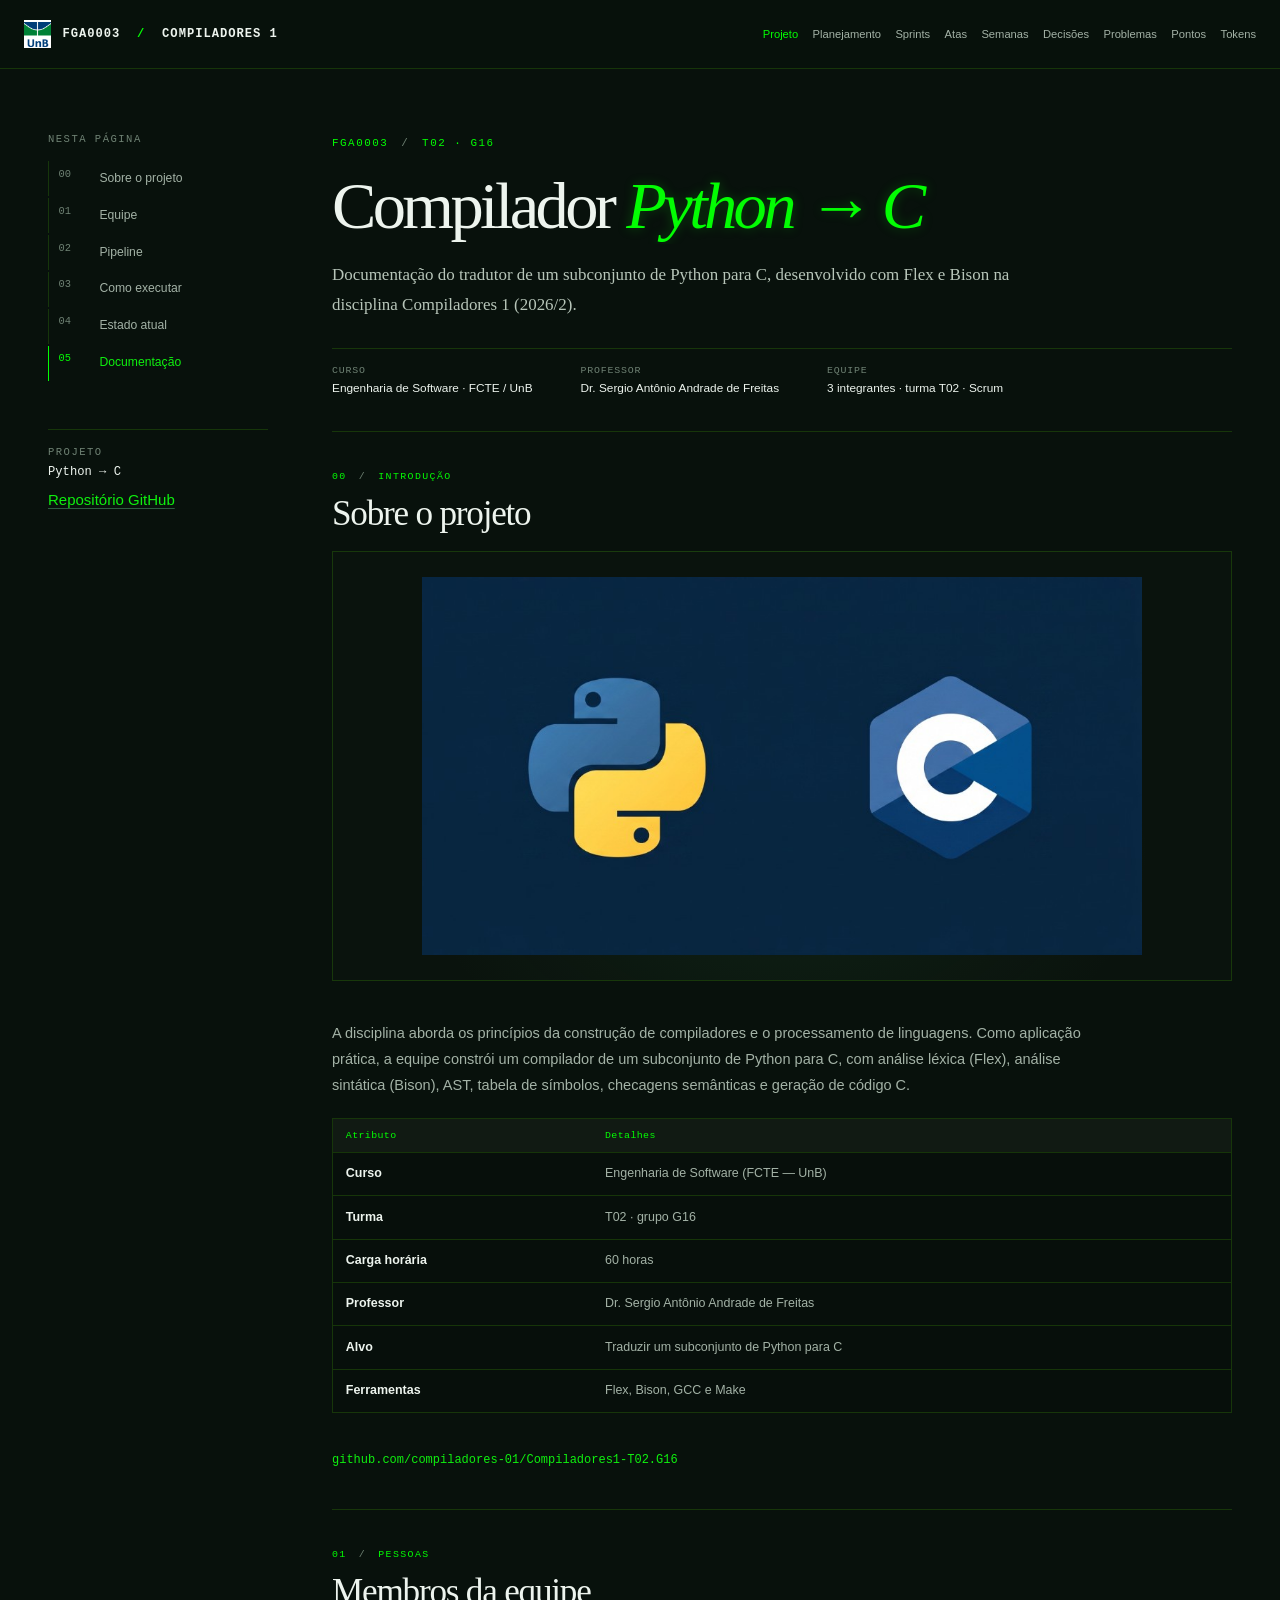
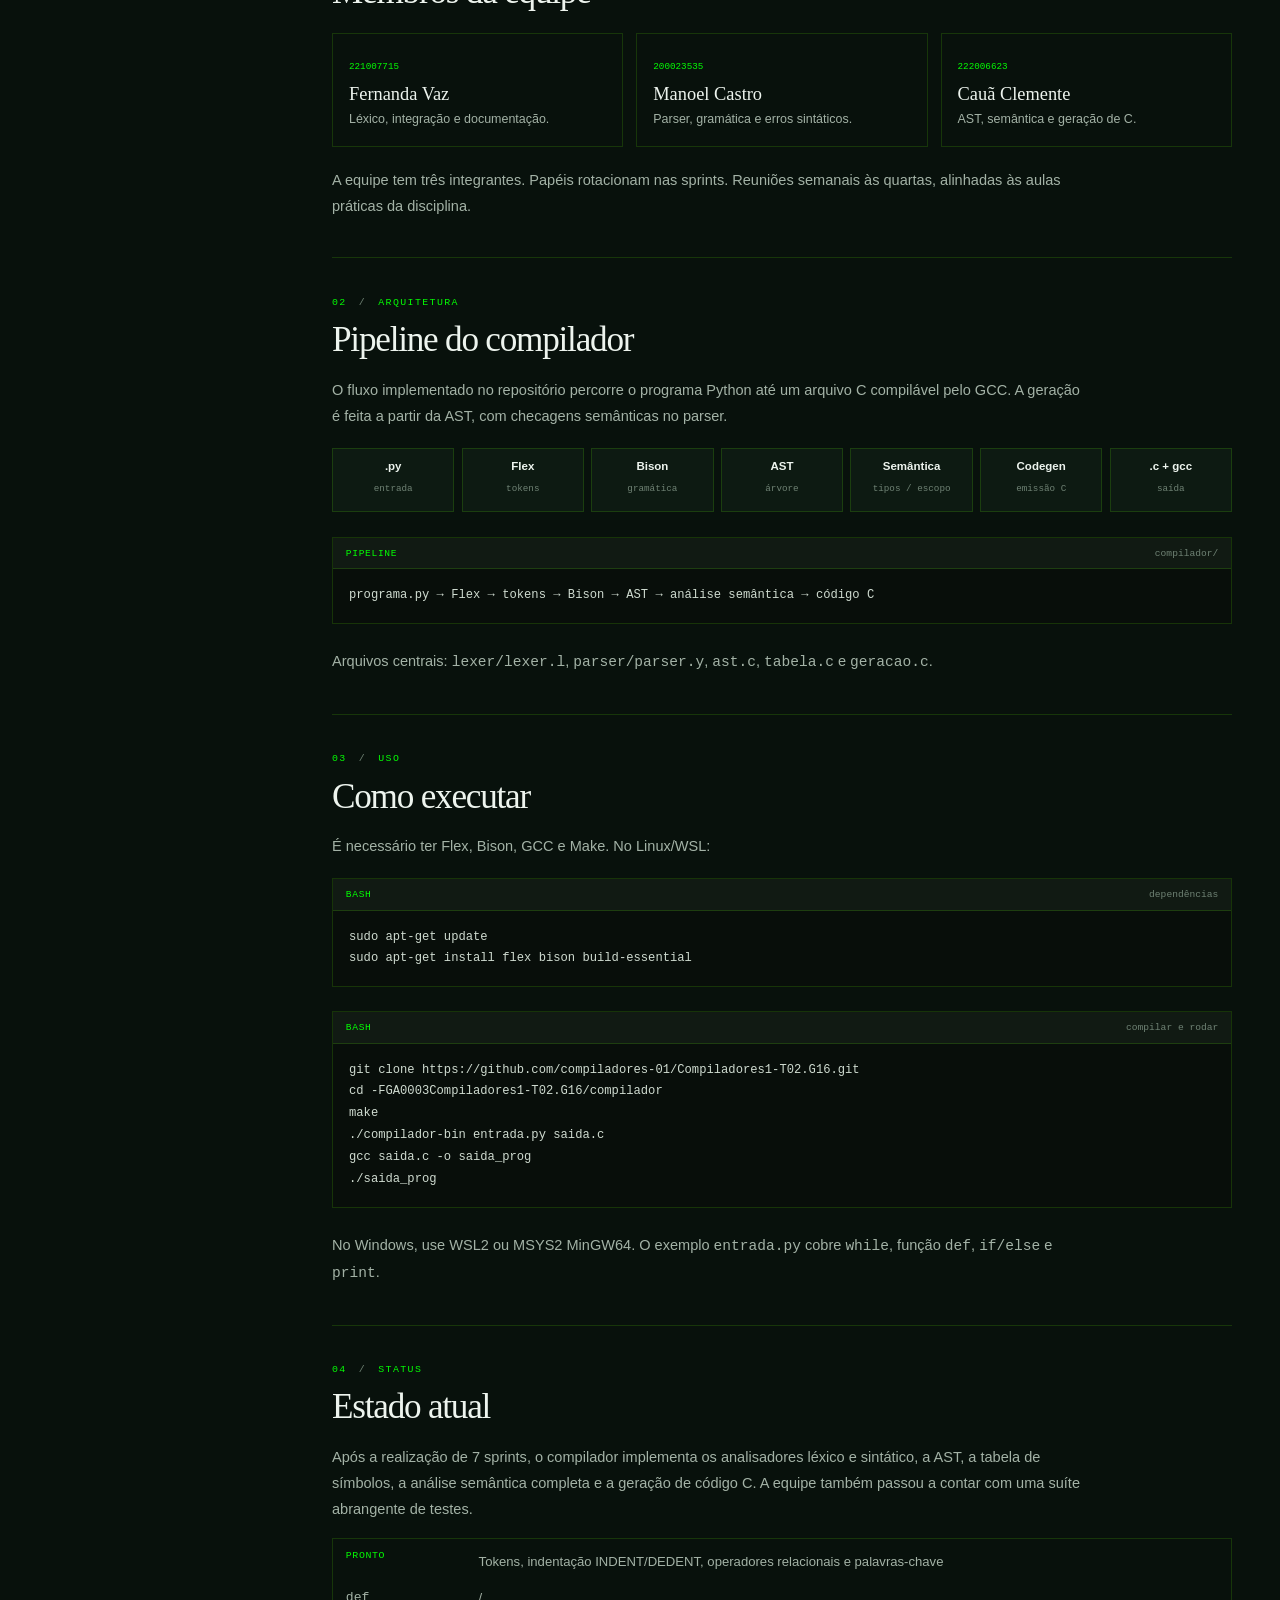
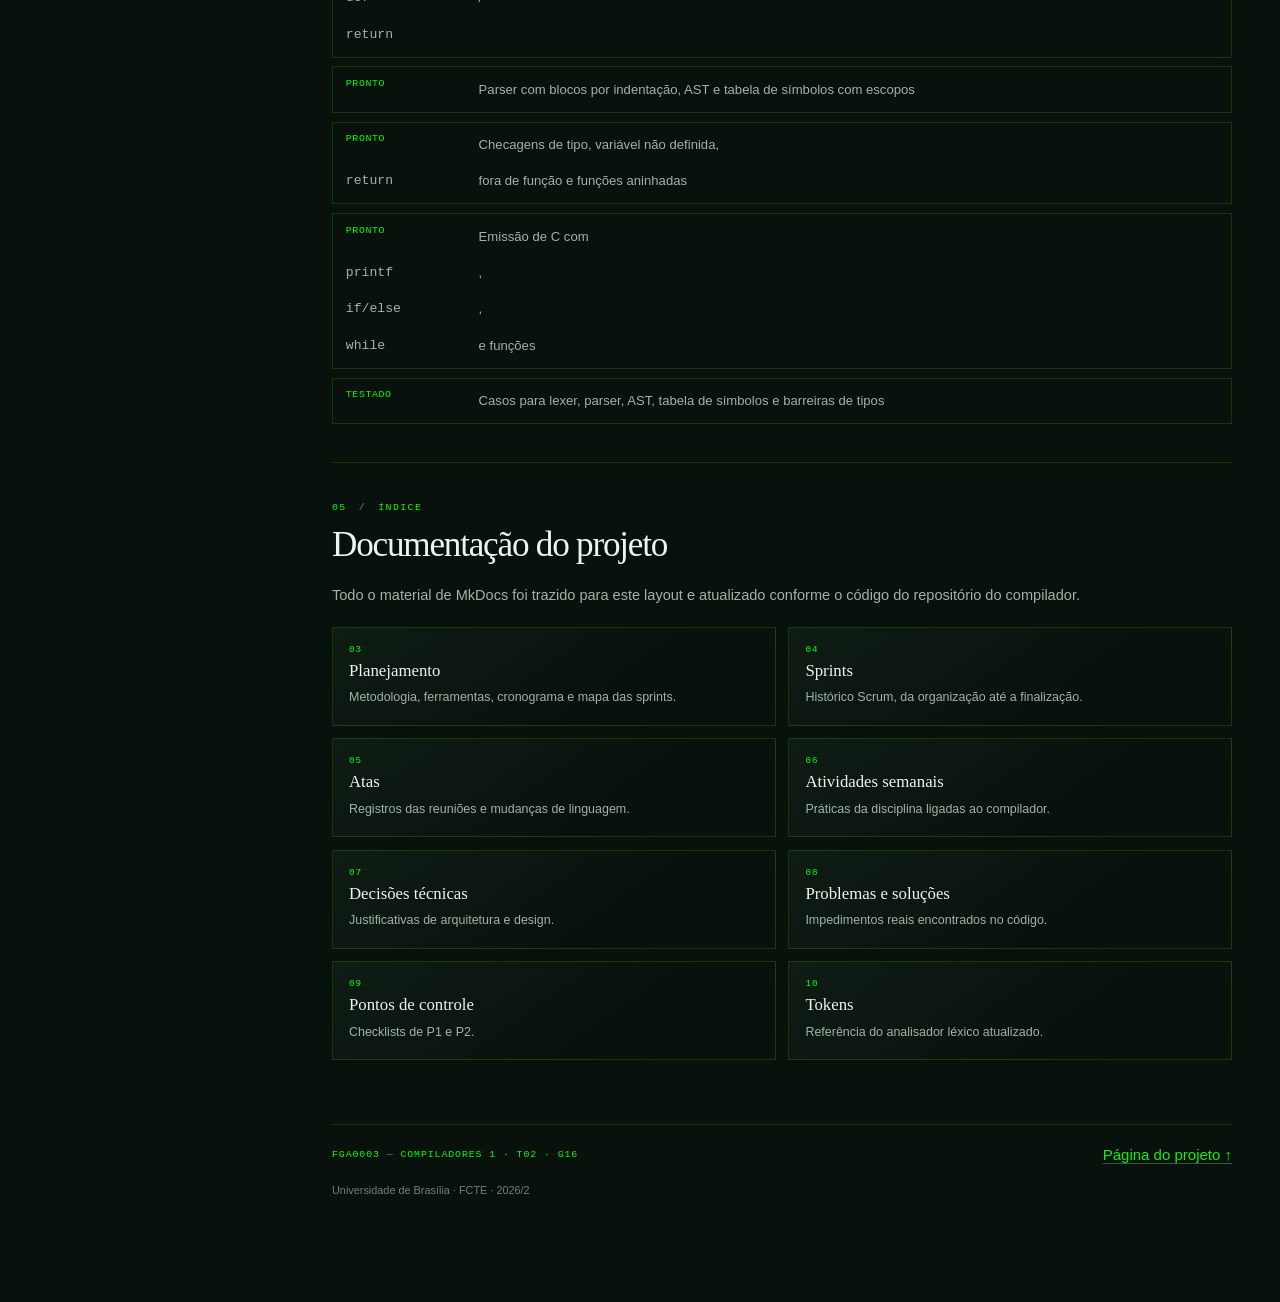
==== docs/index.html @ 5a733307 "docs" ====
<!DOCTYPE html>
<html lang="pt-BR">
  <head>
    <meta charset="UTF-8">
    <meta name="viewport" content="width=device-width, initial-scale=1.0">
    <meta name="theme-color" content="#08110c">
    <meta name="description" content="Documentação do compilador Python para C da disciplina FGA0003 Compiladores 1.">
    <link rel="stylesheet" href="assets/css/styles.css">
    <title>Projeto | Compiladores 1 — FGA0003</title>
    
  </head>
  <body>
    <header class="site-header">
      <nav class="top-nav" aria-label="Navegação principal">
        <a class="brand" href="index.html"><img class="brand__logo" src="assets/img/unb.jpg" alt="UnB">FGA0003 <span>/</span> COMPILADORES 1</a>
        <button class="nav-toggle" id="nav-toggle" type="button" aria-expanded="false" aria-controls="nav-menu">Menu</button>
        <div class="nav-menu" id="nav-menu">
          <a href="index.html" class="is-current">Projeto</a>
          <a href="planejamento.html">Planejamento</a>
          <a href="sprints.html">Sprints</a>
          <a href="atas.html">Atas</a>
          <a href="atividades.html">Semanas</a>
          <a href="decisoes.html">Decisões</a>
          <a href="problemas.html">Problemas</a>
          <a href="pontos.html">Pontos</a>
          <a href="tokens.html">Tokens</a>
        </div>
      </nav>
    </header>

    <div class="document-shell" id="inicio">
      <aside class="contents" aria-label="Sumário">
        <p class="contents__heading">NESTA PÁGINA</p>
        <nav class="contents__nav">
          <a href="#projeto" class="is-current"><span>00</span> Sobre o projeto</a>
          <a href="#equipe"><span>01</span> Equipe</a>
          <a href="#pipeline"><span>02</span> Pipeline</a>
          <a href="#executar"><span>03</span> Como executar</a>
          <a href="#estado"><span>04</span> Estado atual</a>
          <a href="#documentacao"><span>05</span> Documentação</a>
        </nav>
        <div class="contents__note">
          <span>PROJETO</span>
          <code>Python → C</code>
          <a class="text-link" href="https://github.com/compiladores-01/Compiladores1-T02.G16">Repositório GitHub</a>
        </div>
      </aside>

      <main class="report">
        <article>
          <header class="report__header">
            <p class="kicker">FGA0003 <span>/</span> T02 · G16</p>
            <h1>Compilador <em>Python → C</em></h1>
            <p class="report__lead">Documentação do tradutor de um subconjunto de Python para C, desenvolvido com Flex e Bison na disciplina Compiladores 1 (2026/2).</p>
            <div class="metadata">
              <p><span>Curso</span>Engenharia de Software · FCTE / UnB</p>
              <p><span>Professor</span>Dr. Sergio Antônio Andrade de Freitas</p>
              <p><span>Equipe</span>3 integrantes · turma T02 · Scrum</p>
            </div>
          </header>

          <section class="report-section" id="projeto">
            <p class="section-index">00 <span>/</span> INTRODUÇÃO</p>
            <h2>Sobre o projeto</h2>
            
            <div class="hero-logos"><img src="assets/img/python-c.jpg" alt="Logos de Python e C"></div>
            <p>A disciplina aborda os princípios da construção de compiladores e o processamento de linguagens. Como aplicação prática, a equipe constrói um compilador de um subconjunto de Python para C, com análise léxica (Flex), análise sintática (Bison), AST, tabela de símbolos, checagens semânticas e geração de código C.</p>
            <div class="table-scroll">
              <table class="document-table">
                <thead><tr><th>Atributo</th><th>Detalhes</th></tr></thead>
                <tbody>
                  <tr><th scope="row">Curso</th><td>Engenharia de Software (FCTE — UnB)</td></tr>
                  <tr><th scope="row">Turma</th><td>T02 · grupo G16</td></tr>
                  <tr><th scope="row">Carga horária</th><td>60 horas</td></tr>
                  <tr><th scope="row">Professor</th><td>Dr. Sergio Antônio Andrade de Freitas</td></tr>
                  <tr><th scope="row">Alvo</th><td>Traduzir um subconjunto de Python para C</td></tr>
                  <tr><th scope="row">Ferramentas</th><td>Flex, Bison, GCC e Make</td></tr>
                </tbody>
              </table>
            </div>
            <a class="external-link" href="https://github.com/compiladores-01/Compiladores1-T02.G16">github.com/compiladores-01/Compiladores1-T02.G16</a>
    
          </section>

          <section class="report-section" id="equipe">
            <p class="section-index">01 <span>/</span> PESSOAS</p>
            <h2>Membros da equipe</h2>
            
            <div class="team-grid">
              <div class="team-card"><span>221007715</span><h3>Fernanda Vaz</h3><p>Léxico, integração e documentação.</p></div>
              <div class="team-card"><span>200023535</span><h3>Manoel Castro</h3><p>Parser, gramática e erros sintáticos.</p></div>
              <div class="team-card"><span>222006623</span><h3>Cauã Clemente</h3><p>AST, semântica e geração de C.</p></div>
            </div>
            <p>A equipe tem três integrantes. Papéis rotacionam nas sprints. Reuniões semanais às quartas, alinhadas às aulas práticas da disciplina.</p>
    
          </section>

          <section class="report-section" id="pipeline">
            <p class="section-index">02 <span>/</span> ARQUITETURA</p>
            <h2>Pipeline do compilador</h2>
            
            <p>O fluxo implementado no repositório percorre o programa Python até um arquivo C compilável pelo GCC. A geração é feita a partir da AST, com checagens semânticas no parser.</p>
            <div class="pipeline">
              <div><strong>.py</strong><span>entrada</span></div>
              <div><strong>Flex</strong><span>tokens</span></div>
              <div><strong>Bison</strong><span>gramática</span></div>
              <div><strong>AST</strong><span>árvore</span></div>
              <div><strong>Semântica</strong><span>tipos / escopo</span></div>
              <div><strong>Codegen</strong><span>emissão C</span></div>
              <div><strong>.c + gcc</strong><span>saída</span></div>
            </div>
            <div class="code-block">
              <div class="code-block__header"><span>PIPELINE</span><span>compilador/</span></div>
              <pre><code>programa.py → Flex → tokens → Bison → AST → análise semântica → código C</code></pre>
            </div>
            <p>Arquivos centrais: <code>lexer/lexer.l</code>, <code>parser/parser.y</code>, <code>ast.c</code>, <code>tabela.c</code> e <code>geracao.c</code>.</p>
    
          </section>

          <section class="report-section" id="executar">
            <p class="section-index">03 <span>/</span> USO</p>
            <h2>Como executar</h2>
            
            <p>É necessário ter Flex, Bison, GCC e Make. No Linux/WSL:</p>
            <div class="code-block">
              <div class="code-block__header"><span>BASH</span><span>dependências</span></div>
              <pre><code>sudo apt-get update
sudo apt-get install flex bison build-essential</code></pre>
            </div>
            <div class="code-block">
              <div class="code-block__header"><span>BASH</span><span>compilar e rodar</span></div>
              <pre><code>git clone https://github.com/compiladores-01/Compiladores1-T02.G16.git
cd -FGA0003Compiladores1-T02.G16/compilador
make
./compilador-bin entrada.py saida.c
gcc saida.c -o saida_prog
./saida_prog</code></pre>
            </div>
            <p>No Windows, use WSL2 ou MSYS2 MinGW64. O exemplo <code>entrada.py</code> cobre <code>while</code>, função <code>def</code>, <code>if/else</code> e <code>print</code>.</p>
    
          </section>

          <section class="report-section" id="estado">
            <p class="section-index">04 <span>/</span> STATUS</p>
            <h2>Estado atual</h2>
            
            <p>Após a realização de 7 sprints, o compilador implementa os analisadores léxico e sintático, a AST, a tabela de símbolos, a análise semântica completa e a geração de código C. A equipe também passou a contar com uma suíte abrangente de testes.</p>
            <ul class="status-list">
              <li><span class="badge">PRONTO</span>Tokens, indentação INDENT/DEDENT, operadores relacionais e palavras-chave <code>def</code>/<code>return</code></li>
              <li><span class="badge">PRONTO</span>Parser com blocos por indentação, AST e tabela de símbolos com escopos</li>
              <li><span class="badge">PRONTO</span>Checagens de tipo, variável não definida, <code>return</code> fora de função e funções aninhadas</li>
              <li><span class="badge">PRONTO</span>Emissão de C com <code>printf</code>, <code>if/else</code>, <code>while</code> e funções</li>
              <li><span class="badge">TESTADO</span>Casos para lexer, parser, AST, tabela de símbolos e barreiras de tipos</li>
            </ul>
    
          </section>

          <section class="report-section report-section--last" id="documentacao">
            <p class="section-index">05 <span>/</span> ÍNDICE</p>
            <h2>Documentação do projeto</h2>
            
            <p>Todo o material de MkDocs foi trazido para este layout e atualizado conforme o código do repositório do compilador.</p>
            <div class="doc-grid">
              <a class="doc-card" href="planejamento.html"><span>03</span><strong>Planejamento</strong><p>Metodologia, ferramentas, cronograma e mapa das sprints.</p></a>
              <a class="doc-card" href="sprints.html"><span>04</span><strong>Sprints</strong><p>Histórico Scrum, da organização até a finalização.</p></a>
              <a class="doc-card" href="atas.html"><span>05</span><strong>Atas</strong><p>Registros das reuniões e mudanças de linguagem.</p></a>
              <a class="doc-card" href="atividades.html"><span>06</span><strong>Atividades semanais</strong><p>Práticas da disciplina ligadas ao compilador.</p></a>
              <a class="doc-card" href="decisoes.html"><span>07</span><strong>Decisões técnicas</strong><p>Justificativas de arquitetura e design.</p></a>
              <a class="doc-card" href="problemas.html"><span>08</span><strong>Problemas e soluções</strong><p>Impedimentos reais encontrados no código.</p></a>
              <a class="doc-card" href="pontos.html"><span>09</span><strong>Pontos de controle</strong><p>Checklists de P1 e P2.</p></a>
              <a class="doc-card" href="tokens.html"><span>10</span><strong>Tokens</strong><p>Referência do analisador léxico atualizado.</p></a>
            </div>
    
          </section>

          <footer class="report-footer">
            <p>FGA0003 <span>—</span> COMPILADORES 1 · T02 · G16</p>
            <a class="text-link" href="index.html">Página do projeto ↑</a>
            <p class="copyright">Universidade de Brasília · FCTE · 2026/2</p>
          </footer>
        </article>
      </main>
    </div>
    <script src="assets/js/main.js"></script>
  </body>
</html>
---- docs/assets/css/styles.css ----
:root {
  color-scheme: dark;
  --green: #03fd03;
  --green-soft: #0ff00f;
  --page: #08110c;
  --paper: #0e1711;
  --panel: #111d15;
  --ink: #edf4ee;
  --muted: #a3b2a6;
  --quiet: #6f8274;
  --rule: rgba(102, 248, 4, 0.16);
  --serif: Georgia, "Times New Roman", serif;
  --sans: "Segoe UI", Arial, sans-serif;
  --mono: "Cascadia Code", Consolas, "Courier New", monospace;
}

* { box-sizing: border-box; margin: 0; padding: 0; }
html { scroll-behavior: smooth; scroll-padding-top: 6rem; }
body { min-width: 320px; background: var(--page); color: var(--muted); font: 400 15px/1.8 var(--sans); }
a { color: inherit; text-decoration: none; }
button { color: inherit; font: inherit; }
::selection { background: var(--green); color: #061008; }
:focus-visible { outline: 2px solid var(--green); outline-offset: 4px; }

.site-header { position: sticky; z-index: 10; top: 0; border-bottom: 1px solid var(--rule); background: rgba(8, 17, 12, .94); backdrop-filter: blur(14px); }
.top-nav { display: flex; width: min(1440px, calc(100% - 3rem)); min-height: 4.25rem; align-items: center; justify-content: space-between; gap: 1.5rem; margin-inline: auto; }
.brand { display: flex; align-items: center; gap: .7rem; color: var(--ink); font: 700 .76rem var(--mono); letter-spacing: .08em; }
.brand__logo { width: 1.7rem; height: 1.7rem; object-fit: contain; background: #fff; }
.brand span { padding-inline: .35rem; color: var(--green); }
.nav-menu { display: flex; flex-wrap: wrap; align-items: center; justify-content: flex-end; gap: .35rem .9rem; }
.nav-menu a { color: var(--muted); font-size: .7rem; transition: color .2s; }
.nav-menu a:hover, .nav-menu a.is-current { color: var(--green); }
.nav-toggle { display: none; border: 1px solid var(--rule); border-radius: .25rem; background: transparent; padding: .4rem .7rem; color: var(--green); cursor: pointer; font: .72rem var(--mono); }

.document-shell { display: grid; width: min(1440px, 100%); grid-template-columns: 220px minmax(0, 900px); justify-content: center; gap: clamp(2rem, 5vw, 5rem); margin-inline: auto; padding: 3.5rem 2rem 6rem; }
.contents { position: sticky; top: 7rem; align-self: start; padding-top: .5rem; }
.contents__heading, .contents__note > span:first-child { color: var(--quiet); font: .66rem var(--mono); letter-spacing: .14em; }
.contents__nav { display: grid; gap: .1rem; margin-top: 1rem; }
.contents__nav a { display: grid; grid-template-columns: 2rem 1fr; gap: .55rem; border-left: 1px solid var(--rule); padding: .42rem .6rem; color: var(--muted); font-size: .76rem; transition: color .2s, border-color .2s; }
.contents__nav a span { color: var(--quiet); font: .65rem var(--mono); }
.contents__nav a:hover, .contents__nav a.is-current { border-color: var(--green); color: var(--green-soft); }
.contents__nav a.is-current span { color: var(--green); }
.contents__note { display: grid; gap: .45rem; margin-top: 3rem; padding-top: 1rem; border-top: 1px solid var(--rule); }
.contents__note code { color: var(--ink); font: .76rem var(--mono); }
.contents__status { display: flex; align-items: center; gap: .45rem; margin-top: .25rem; color: var(--quiet); font-size: .68rem; }
.contents__status span { width: .42rem; height: .42rem; border-radius: 50%; background: var(--green); box-shadow: 0 0 10px rgba(115, 229, 161, .6); }

.report { min-width: 0; }
.report__header { padding: .75rem 0 2rem; }
.kicker, .section-index { color: var(--green); font: .68rem var(--mono); letter-spacing: .14em; }
.kicker span, .section-index span { padding-inline: .3rem; color: var(--quiet); }
.report h1 { max-width: 780px; margin: 1.25rem 0 1rem; color: var(--ink); font: 500 clamp(2.4rem, 5.2vw, 4.4rem)/1.12 var(--serif); letter-spacing: -.055em; opacity: 0; animation: title-reveal 1.4s ease forwards, title-flicker 2.6s steps(1, end) 1.2s infinite alternate; text-shadow: 0 0 0 rgba(0, 0, 0, 0); }
.report h1 em { color: var(--green); font-weight: 400; text-shadow: 0 0 12px rgba(3, 253, 3, 0.25); animation: title-glow 2.2s ease-in-out infinite alternate; }
.report__lead { max-width: 710px; color: #b7c5b9; font: 1.06rem/1.8 var(--serif); }
.metadata { display: flex; flex-wrap: wrap; gap: 1.3rem 3rem; margin-top: 1.7rem; padding-top: 1rem; border-top: 1px solid var(--rule); }
.metadata p { display: grid; gap: .15rem; color: var(--ink); font-size: .74rem; }
.metadata p span { color: var(--quiet); font: .62rem var(--mono); letter-spacing: .08em; text-transform: uppercase; }

.computer-stage { position: relative; display: grid; min-height: 380px; place-items: center; overflow: hidden; margin: .5rem 0 3rem; border: 1px solid var(--rule); background: radial-gradient(ellipse at 50% 70%, rgba(52, 124, 77, .14), transparent 58%), #0a130d; }
.code-rain { position: absolute; inset: 0; display: flex; justify-content: space-around; overflow: hidden; color: rgba(115, 229, 161, .2); font: .62rem/2 var(--mono); }
.code-rain span { align-self: flex-start; writing-mode: vertical-rl; animation: code-drift 14s linear infinite; }
.code-rain span:nth-child(2) { animation-delay: -5s; opacity: .65; }
.code-rain span:nth-child(3) { animation-delay: -10s; opacity: .45; }
.computer { position: relative; z-index: 1; width: min(470px, 78%); margin-top: -.5rem; filter: drop-shadow(0 18px 22px rgba(0, 0, 0, .35)); }
.computer__screen { overflow: hidden; border: 7px solid #29352c; border-radius: .55rem .55rem .2rem .2rem; background: #0a100c; box-shadow: 0 0 0 1px #526454, 0 0 35px rgba(86, 220, 135, .12); }
.editor-bar { display: flex; height: 2rem; align-items: center; gap: .38rem; border-bottom: 1px solid #26352a; background: #121b14; padding-inline: .7rem; }
.editor-bar > span { width: .42rem; height: .42rem; border: 1px solid #64836b; border-radius: 50%; }
.editor-bar > span:first-child { background: #8cdc9e; }
.editor-bar p { margin-left: .5rem; color: #8da291; font: .58rem var(--mono); }
.editor-content { padding: .75rem .7rem 1rem; color: #c4d2c5; font: clamp(.52rem, 1.4vw, .72rem)/1.9 var(--mono); }
.editor-content p { white-space: pre; }
.line-number { display: inline-block; width: 2rem; color: #516557; user-select: none; }
.syntax-tag { color: #8bd5a0; }
.syntax-attr, .syntax-class { color: #d7cd82; }
.syntax-string { color: #d2a675; }
.cursor { color: var(--green); animation: blink 1s steps(2, start) infinite; }
.computer__chin { display: flex; justify-content: center; gap: .4rem; border-inline: 1px solid #526454; background: linear-gradient(#354338, #202c23); padding: .38rem; color: #aeb9af; font: .48rem var(--mono); letter-spacing: .13em; }
.computer__chin span { color: var(--green); }
.computer__stand { width: 22%; height: 1.8rem; margin-inline: auto; background: linear-gradient(90deg, transparent, #536355 30%, #536355 70%, transparent); clip-path: polygon(20% 0, 80% 0, 100% 100%, 0 100%); }
.computer__base { width: 40%; height: .45rem; margin: -.05rem auto 0; border-radius: 50% 50% .2rem .2rem; background: linear-gradient(#566658, #28352a); }
.computer-caption { position: absolute; right: 1rem; bottom: .7rem; left: 1rem; color: var(--quiet); font: .58rem var(--mono); letter-spacing: .08em; text-align: center; }
.computer-caption span { padding-left: .5rem; color: #87988a; letter-spacing: 0; }

.report-section { padding: 2.4rem 0; border-top: 1px solid var(--rule); scroll-margin-top: 5.5rem; }
.report-section--last { padding-bottom: 2.8rem; }
.section-index { margin-bottom: .65rem; font-size: .62rem; }
.report-section h2 { margin-bottom: .9rem; color: var(--ink); font: 500 clamp(1.7rem, 3vw, 2.2rem)/1.25 var(--serif); letter-spacing: -.035em; }
.report-section h3 { margin: 1.35rem 0 .4rem; color: var(--green-soft); font: 600 .9rem var(--sans); }
.report-section > p:not(.section-index) { max-width: 760px; margin-top: .6rem; font-size: .91rem; }
.report-section .keywords { margin-top: 1rem; color: var(--quiet); font-size: .78rem !important; }
.keywords strong { color: var(--green-soft); font-weight: 500; }
blockquote { margin: 1.4rem 0 .2rem; border-left: 2px solid var(--green); padding: .5rem 1rem; color: #c4d4c7; font: italic 1.05rem/1.7 var(--serif); }
.numbered-list { display: grid; gap: .55rem; margin: .75rem 0 0 1.3rem; padding-left: .5rem; }
.numbered-list li { padding-left: .3rem; font-size: .88rem; }
.numbered-list li::marker { color: var(--green); font-family: var(--mono); font-size: .78rem; }

.technology-list { display: grid; grid-template-columns: repeat(3, 1fr); gap: .8rem; margin: 1.5rem 0; }
.technology-list > div { min-height: 150px; border: 1px solid var(--rule); background: linear-gradient(145deg, rgba(115, 229, 161, .055), transparent 65%); padding: 1rem; }
.tech-label { color: var(--green); font: .58rem var(--mono); letter-spacing: .12em; }
.technology-list h3 { margin: .65rem 0 .4rem; color: var(--ink); font: 500 1.15rem var(--serif); }
.technology-list p { color: var(--muted); font-size: .74rem; line-height: 1.65; }

.code-block { overflow: hidden; margin: 1.2rem 0 1.5rem; border: 1px solid var(--rule); background: #080e0a; }
.code-block__header { display: flex; justify-content: space-between; gap: 1rem; border-bottom: 1px solid var(--rule); background: #111a13; padding: .6rem .8rem; color: var(--green); font: .6rem var(--mono); letter-spacing: .07em; }
.code-block__header span:last-child { color: var(--quiet); letter-spacing: 0; }
.code-block pre { overflow-x: auto; padding: 1rem; color: #cfdbd0; font: .76rem/1.8 var(--mono); tab-size: 2; }
.tree-folder { color: var(--green); }
.tree-file { color: #d8cf91; }
.code-comment { color: #74867a; }
.project-index { margin-top: 1.2rem; border-top: 1px solid var(--rule); }
.project-index p { display: grid; grid-template-columns: 3rem 1fr auto; gap: .8rem; align-items: baseline; border-bottom: 1px solid var(--rule); padding: .7rem .2rem; font-size: .78rem; }
.project-index span { color: var(--green); font: .68rem var(--mono); }
.project-index strong { color: var(--ink); font-weight: 500; text-align: right; }
.references { display: grid; gap: .7rem; margin: 1rem 0 0 1.2rem; padding-left: .5rem; }
.references li { padding-left: .3rem; font-size: .82rem; }
.references li::marker { color: var(--green); }
.references a { color: var(--green-soft); text-decoration: underline; text-decoration-color: rgba(115, 229, 161, .35); text-underline-offset: .2em; }
.references a:hover { text-decoration-color: var(--green); }

.report-footer { position: relative; display: flex; flex-wrap: wrap; align-items: center; justify-content: space-between; gap: .8rem 1rem; border-top: 1px solid var(--rule); padding-top: 1rem; }
.report-footer > p:first-child { color: var(--green); font: .62rem var(--mono); letter-spacing: .09em; }
.report-footer > p:first-child span { color: var(--quiet); }
.copyright { width: 100%; color: var(--quiet); font-size: .68rem; }

@keyframes title-reveal {
  0% {
    opacity: 0;
    filter: blur(10px);
    transform: translateY(12px);
    clip-path: inset(0 100% 0 0);
  }
  35% {
    opacity: 0.5;
    filter: blur(5px);
    transform: translateY(7px);
    clip-path: inset(0 45% 0 0);
  }
  100% {
    opacity: 1;
    filter: blur(0);
    transform: translateY(0);
    clip-path: inset(0 0 0 0);
  }
}

@keyframes title-flicker {
  0%, 18%, 24%, 48%, 52%, 100% {
    opacity: 1;
    text-shadow: 0 0 0 rgba(3, 253, 3, 0);
  }
  19%, 23% {
    opacity: 0.78;
    text-shadow: 0 0 12px rgba(3, 253, 3, 0.18);
  }
  49%, 51% {
    opacity: 0.9;
    text-shadow: 0 0 16px rgba(3, 253, 3, 0.24);
  }
}

@keyframes title-glow {
  from {
    filter: brightness(1);
    text-shadow: 0 0 10px rgba(3, 253, 3, 0.2);
  }
  to {
    filter: brightness(1.18);
    text-shadow: 0 0 18px rgba(3, 253, 3, 0.5);
  }
}

@keyframes blink { to { visibility: hidden; } }
@keyframes code-drift { from { transform: translateY(-35%); } to { transform: translateY(45%); } }

@media (max-width: 1200px) {
  .top-nav { flex-wrap: wrap; min-height: auto; padding-block: .7rem; }
  .nav-menu { width: 100%; justify-content: flex-start; }
}

@media (max-width: 900px) {
  .document-shell { grid-template-columns: 175px minmax(0, 1fr); gap: 2rem; padding-inline: 1.5rem; }
  .contents__nav a { grid-template-columns: 1.7rem 1fr; gap: .35rem; font-size: .7rem; }
}

@media (max-width: 680px) {
  html { scroll-padding-top: 5rem; }
  .top-nav { width: calc(100% - 2rem); min-height: 3.8rem; }
  .brand { font-size: .65rem; }
  .nav-toggle { display: block; }
  .nav-menu { position: absolute; top: calc(100% + .35rem); right: 1rem; left: 1rem; display: none; align-items: stretch; gap: 0; border: 1px solid var(--rule); background: var(--paper); padding: .4rem; }
  .nav-menu.is-open { display: grid; }
  .nav-menu a { padding: .65rem; }
  .document-shell { display: block; padding: 1.8rem 1rem 4rem; }
  .contents { position: static; margin-bottom: 2rem; padding: .9rem; border: 1px solid var(--rule); background: rgba(14, 23, 17, .75); }
  .contents__nav { grid-template-columns: repeat(2, minmax(0, 1fr)); gap: .1rem .5rem; margin-top: .5rem; }
  .contents__nav a { grid-template-columns: 1.7rem 1fr; }
  .contents__note { grid-template-columns: 1fr auto; align-items: center; margin-top: .7rem; padding-top: .7rem; }
  .contents__status { grid-column: 1 / -1; }
  .report__header { padding-top: 0; }
  .report h1 { font-size: clamp(2.2rem, 10vw, 3.2rem); }
  .report__lead { font-size: .98rem; }
  .metadata { gap: .8rem 1.2rem; }
  .metadata p { font-size: .68rem; }
  .computer-stage { min-height: 300px; margin-top: .5rem; }
  .computer { width: 85%; }
  .technology-list { grid-template-columns: 1fr; gap: .55rem; }
  .technology-list > div { min-height: auto; }
  .project-index p { grid-template-columns: 2.3rem 1fr; gap: .5rem; }
  .project-index strong { grid-column: 2; text-align: left; }
}

@media (prefers-reduced-motion: reduce) {
  *, *::before, *::after { scroll-behavior: auto !important; animation-duration: .01ms !important; animation-iteration-count: 1 !important; transition-duration: .01ms !important; }
}

.text-link { color: var(--green-soft); text-decoration: underline; text-decoration-color: rgba(115, 229, 161, .35); text-underline-offset: .2em; }
.text-link:hover { color: var(--green); text-decoration-color: var(--green); }
.inline-code { border: 1px solid var(--rule); background: rgba(115, 229, 161, .06); padding: .08rem .3rem; color: var(--green-soft); font: .82em var(--mono); }
.syntax-comment { color: #74867a; }
.table-scroll { overflow-x: auto; margin: 1.2rem 0 1.5rem; border: 1px solid var(--rule); }
.document-table { width: 100%; border-collapse: collapse; background: rgba(8, 14, 10, .45); font-size: .78rem; line-height: 1.6; text-align: left; }
.document-table th, .document-table td { min-width: 6rem; border-bottom: 1px solid var(--rule); padding: .7rem .8rem; vertical-align: top; }
.document-table thead th { background: #111a13; color: var(--green); font: .62rem var(--mono); letter-spacing: .04em; }
.document-table tbody th { color: var(--ink); font-weight: 600; }
.document-table tbody td { color: var(--muted); }
.document-table tbody tr:last-child th, .document-table tbody tr:last-child td { border-bottom: 0; }
.document-table code, .callout code { color: var(--green-soft); font: .92em var(--mono); }
.document-table a { color: var(--green-soft); text-decoration: underline; text-underline-offset: .15em; }
.callout { margin: 1rem 0; border-left: 2px solid var(--green); background: rgba(115, 229, 161, .045); padding: .8rem 1rem; }
.callout strong { display: block; margin-bottom: .2rem; color: var(--green-soft); font-size: .77rem; }
.callout p { font-size: .8rem; }
.callout--warning { border-left-color: #d7cd82; background: rgba(215, 205, 130, .045); }
.callout--warning strong { color: #d7cd82; }
.document-list { display: grid; gap: .45rem; margin: .7rem 0 1.2rem 1.3rem; padding-left: .5rem; }
.document-list li { padding-left: .25rem; font-size: .85rem; }
.document-list li::marker { color: var(--green); }
.example-grid { display: grid; grid-template-columns: repeat(2, minmax(0, 1fr)); gap: .8rem; margin-top: 1rem; }
.example-grid > div { min-width: 0; border: 1px solid var(--rule); background: #080e0a; }
.example-grid h3 { margin: 0; border-bottom: 1px solid var(--rule); padding: .6rem .8rem; color: var(--green); font: .63rem var(--mono); }
.example-grid pre { overflow-x: auto; padding: .8rem; color: #cfdbd0; font: .72rem/1.8 var(--mono); }
.document-links { margin-top: 1.5rem !important; }

@media (max-width: 680px) {
  .example-grid { grid-template-columns: 1fr; }
  .document-table { min-width: 560px; }
}

.hero-logos { display: grid; place-items: center; margin: .5rem 0 2.4rem; border: 1px solid var(--rule); background: radial-gradient(ellipse at 50% 70%, rgba(52, 124, 77, .14), transparent 58%), #0a130d; padding: 1.6rem 1rem; }
.hero-logos img { width: min(720px, 100%); height: auto; }
.pipeline { display: grid; grid-template-columns: repeat(7, minmax(0, 1fr)); gap: .45rem; margin: 1.2rem 0 1.6rem; }
.pipeline > div { min-width: 0; border: 1px solid var(--rule); background: rgba(115, 229, 161, .045); padding: .7rem .55rem; text-align: center; }
.pipeline strong { display: block; color: var(--ink); font: 600 .72rem var(--sans); }
.pipeline span { color: var(--quiet); font: .58rem var(--mono); }
.doc-grid { display: grid; grid-template-columns: repeat(2, minmax(0, 1fr)); gap: .8rem; margin: 1.2rem 0; }
.doc-card { display: grid; gap: .35rem; border: 1px solid var(--rule); background: linear-gradient(145deg, rgba(115, 229, 161, .055), transparent 65%); padding: 1rem; color: inherit; }
.doc-card:hover { border-color: var(--green); }
.doc-card span { color: var(--green); font: .58rem var(--mono); letter-spacing: .1em; }
.doc-card strong { color: var(--ink); font: 500 1.05rem var(--serif); }
.doc-card p { color: var(--muted); font-size: .78rem; }
.team-grid { display: grid; grid-template-columns: repeat(3, minmax(0, 1fr)); gap: .8rem; margin: 1.2rem 0; }
.team-card { border: 1px solid var(--rule); padding: 1rem; }
.team-card span { color: var(--green); font: .58rem var(--mono); }
.team-card h3 { margin: .4rem 0 .2rem; color: var(--ink); font: 500 1.15rem var(--serif); }
.team-card p { font-size: .78rem; }
.status-list { display: grid; gap: .55rem; margin-top: 1rem; }
.status-list li { display: grid; grid-template-columns: 7.5rem 1fr; gap: .8rem; border: 1px solid var(--rule); padding: .65rem .8rem; font-size: .82rem; }
.badge { align-self: start; color: var(--green); font: .62rem var(--mono); letter-spacing: .06em; }
.badge--warn { color: #d7cd82; }
.checklist { display: grid; gap: .4rem; margin: .8rem 0 1.2rem; }
.checklist li { list-style: none; padding-left: 0; font-size: .85rem; }
.checklist .done { color: var(--green-soft); }
.checklist .open { color: #d7cd82; }
.accordion { display: grid; gap: .55rem; margin: 1rem 0 1.4rem; }
.accordion details { border: 1px solid var(--rule); background: rgba(8, 14, 10, .35); }
.accordion summary { cursor: pointer; list-style: none; padding: .85rem 1rem; color: var(--ink); font: 500 .95rem var(--serif); }
.accordion summary::-webkit-details-marker { display: none; }
.accordion summary::after { float: right; color: var(--green); content: "+"; font: .8rem var(--mono); }
.accordion details[open] summary::after { content: "–"; }
.accordion .accordion__body { padding: 0 1rem 1rem; }
.meta-row { display: flex; flex-wrap: wrap; gap: .5rem 1.2rem; margin: .4rem 0 1rem; color: var(--quiet); font: .68rem var(--mono); }
.external-link { display: inline-flex; align-items: center; gap: .4rem; margin-top: 1rem; color: var(--green-soft); font: .75rem var(--mono); }

@media (max-width: 980px) {
  .pipeline { grid-template-columns: repeat(4, minmax(0, 1fr)); }
  .team-grid { grid-template-columns: 1fr; }
}

@media (max-width: 680px) {
  .pipeline, .doc-grid { grid-template-columns: 1fr; }
  .status-list li { grid-template-columns: 1fr; }
  .brand__logo { width: 1.4rem; height: 1.4rem; }
}
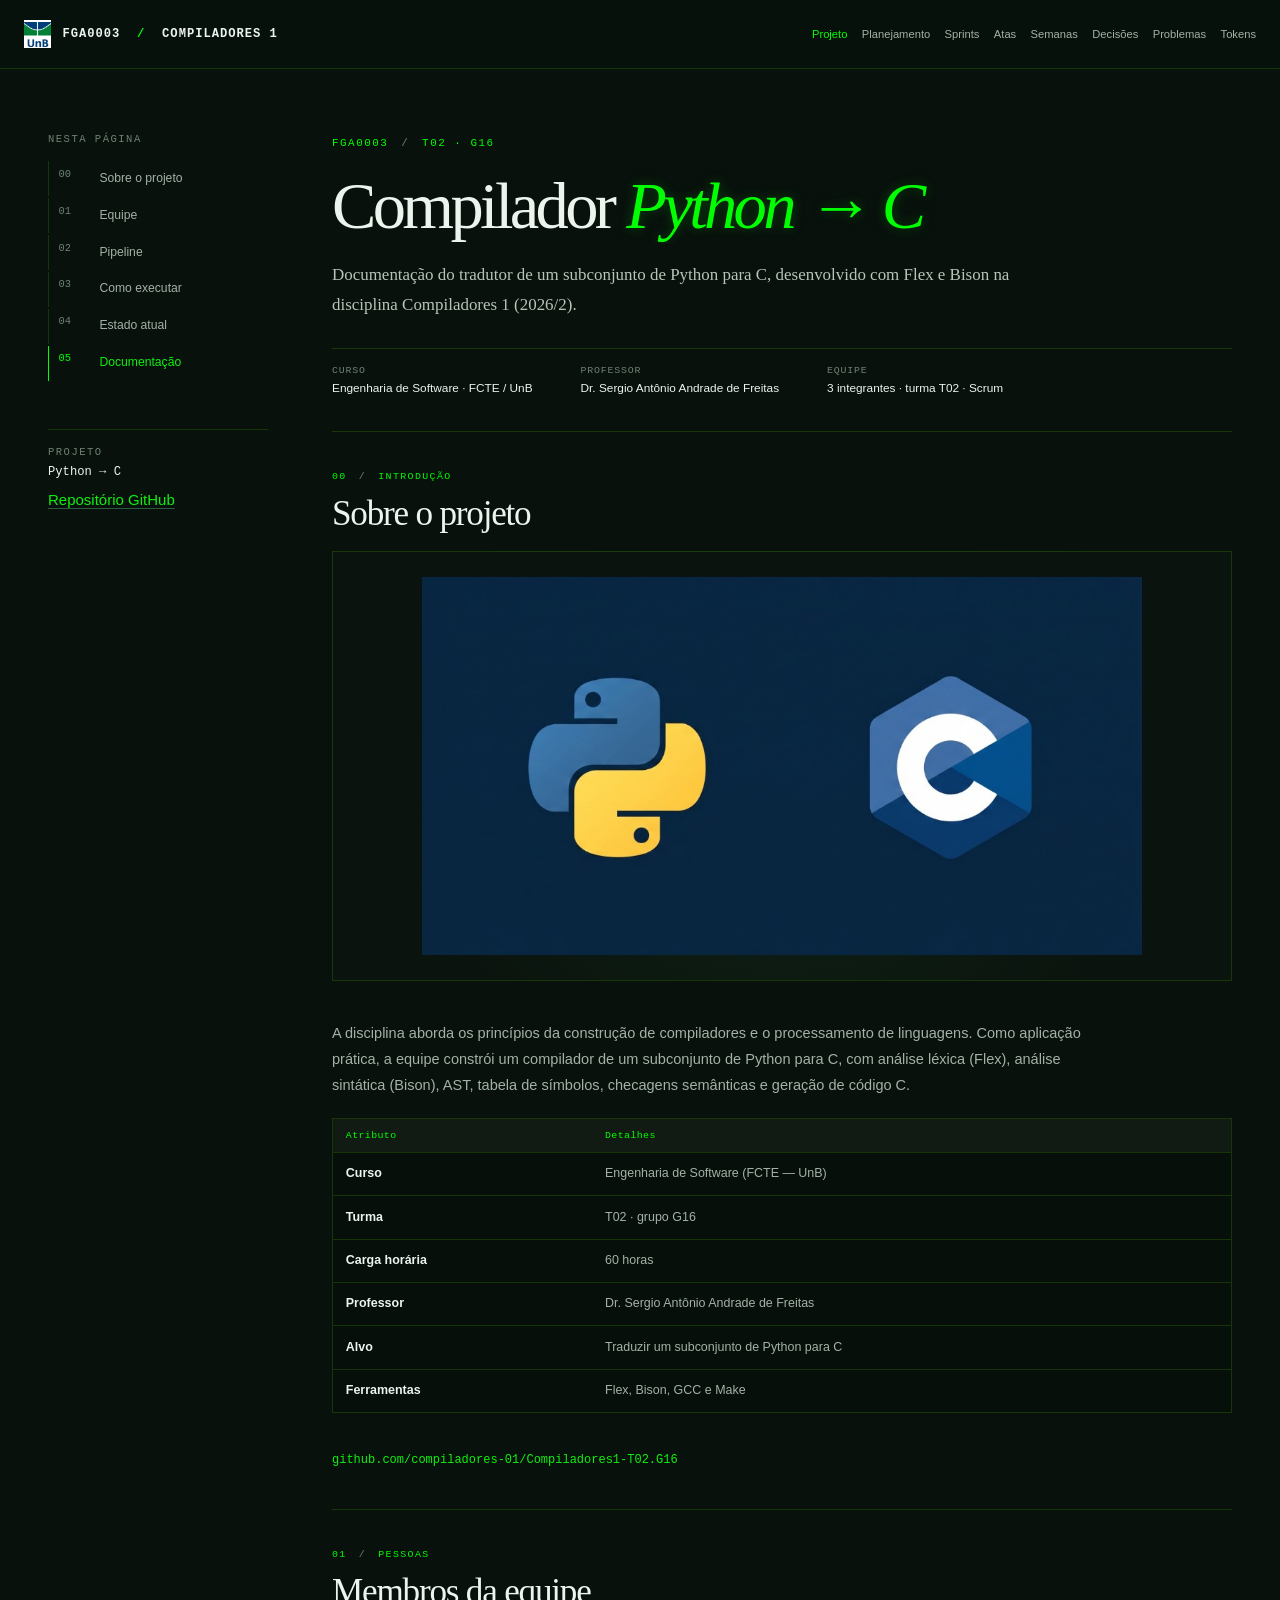
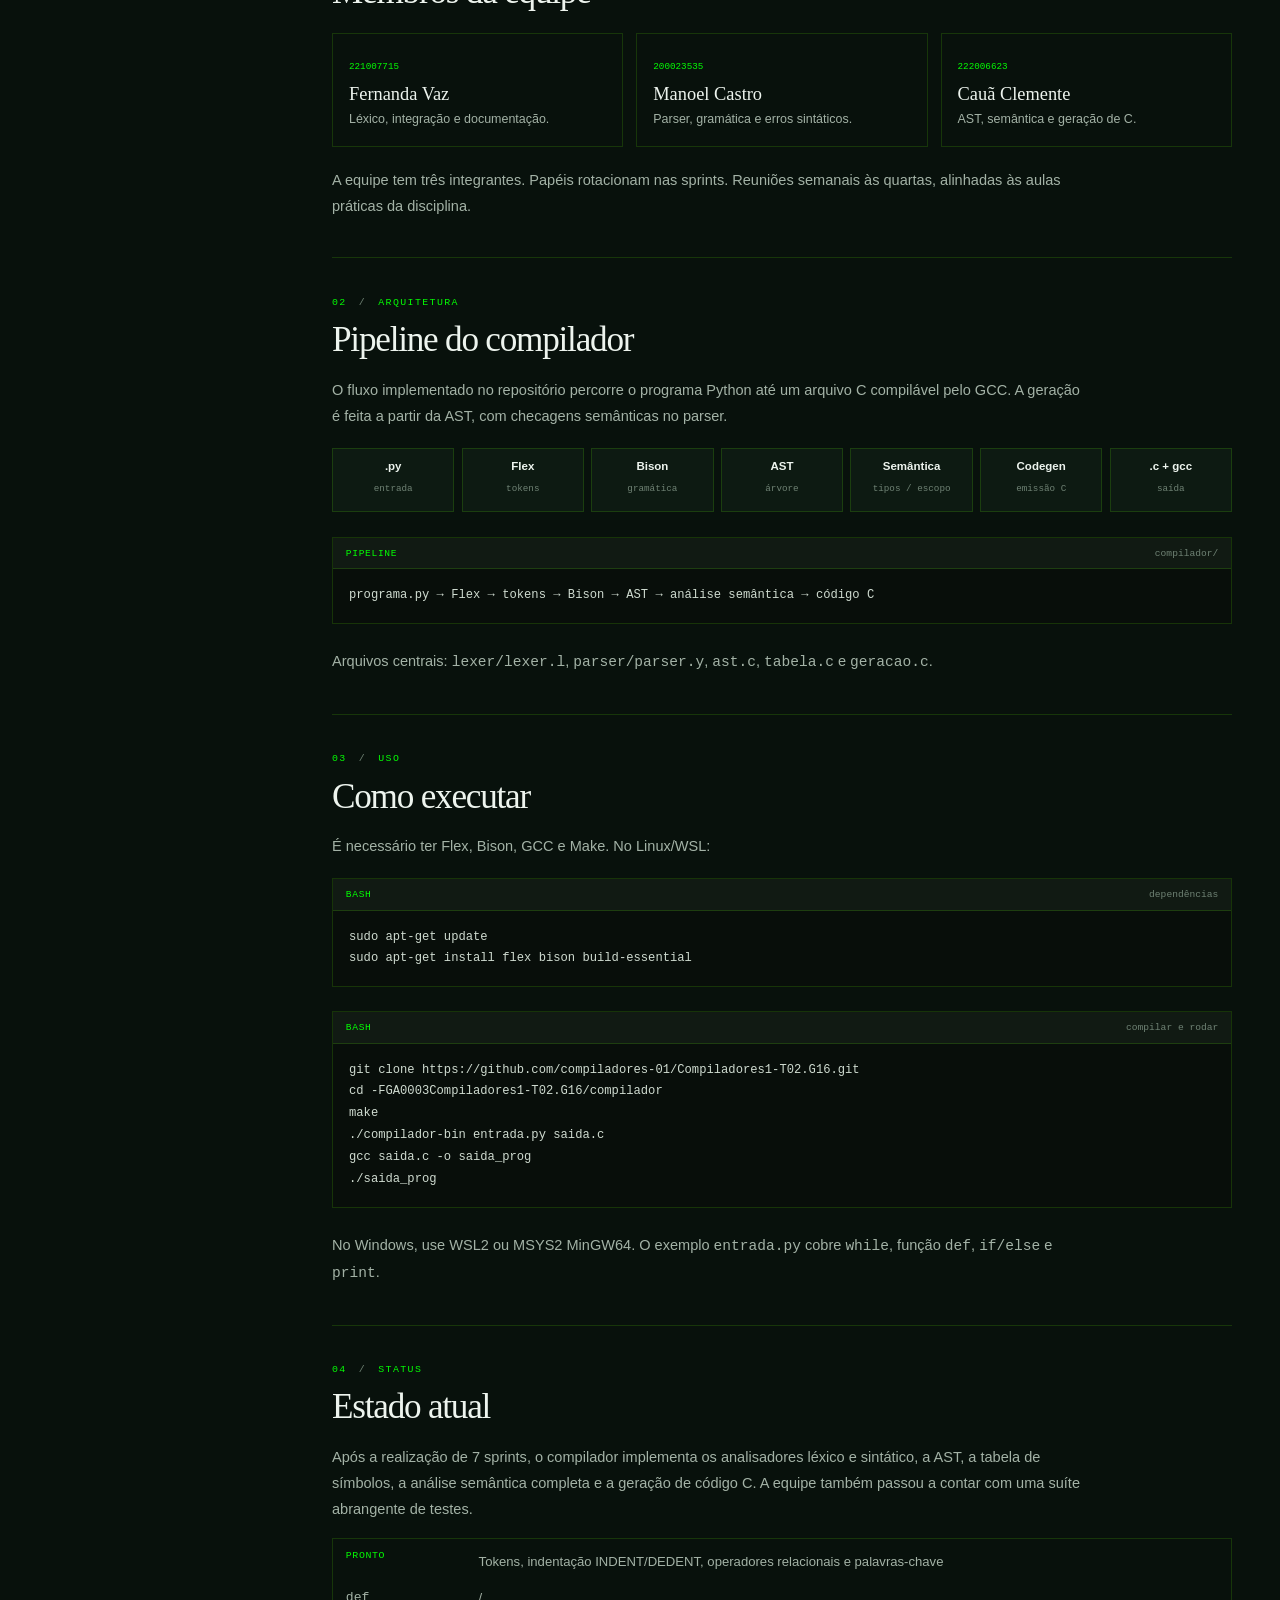
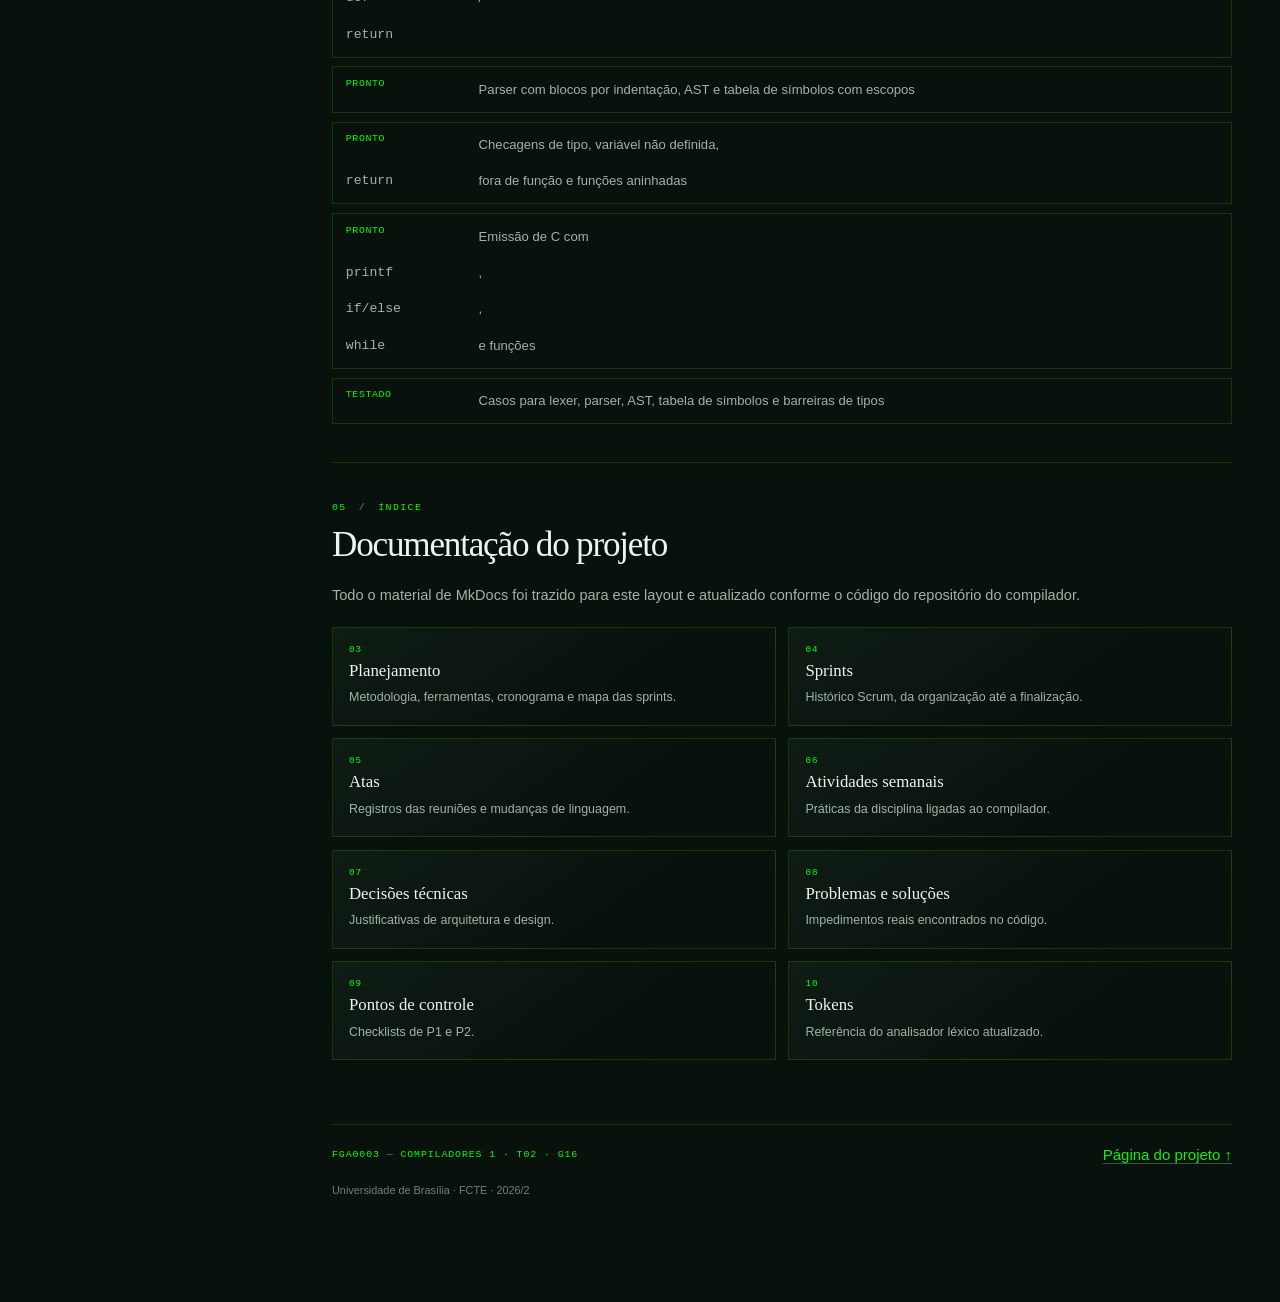
==== commit 2af9f7c3: "Update index.html" ====
--- a/docs/index.html
+++ b/docs/index.html
@@ -22,7 +22,6 @@
           <a href="atividades.html">Semanas</a>
           <a href="decisoes.html">Decisões</a>
           <a href="problemas.html">Problemas</a>
-          <a href="pontos.html">Pontos</a>
           <a href="tokens.html">Tokens</a>
         </div>
       </nav>
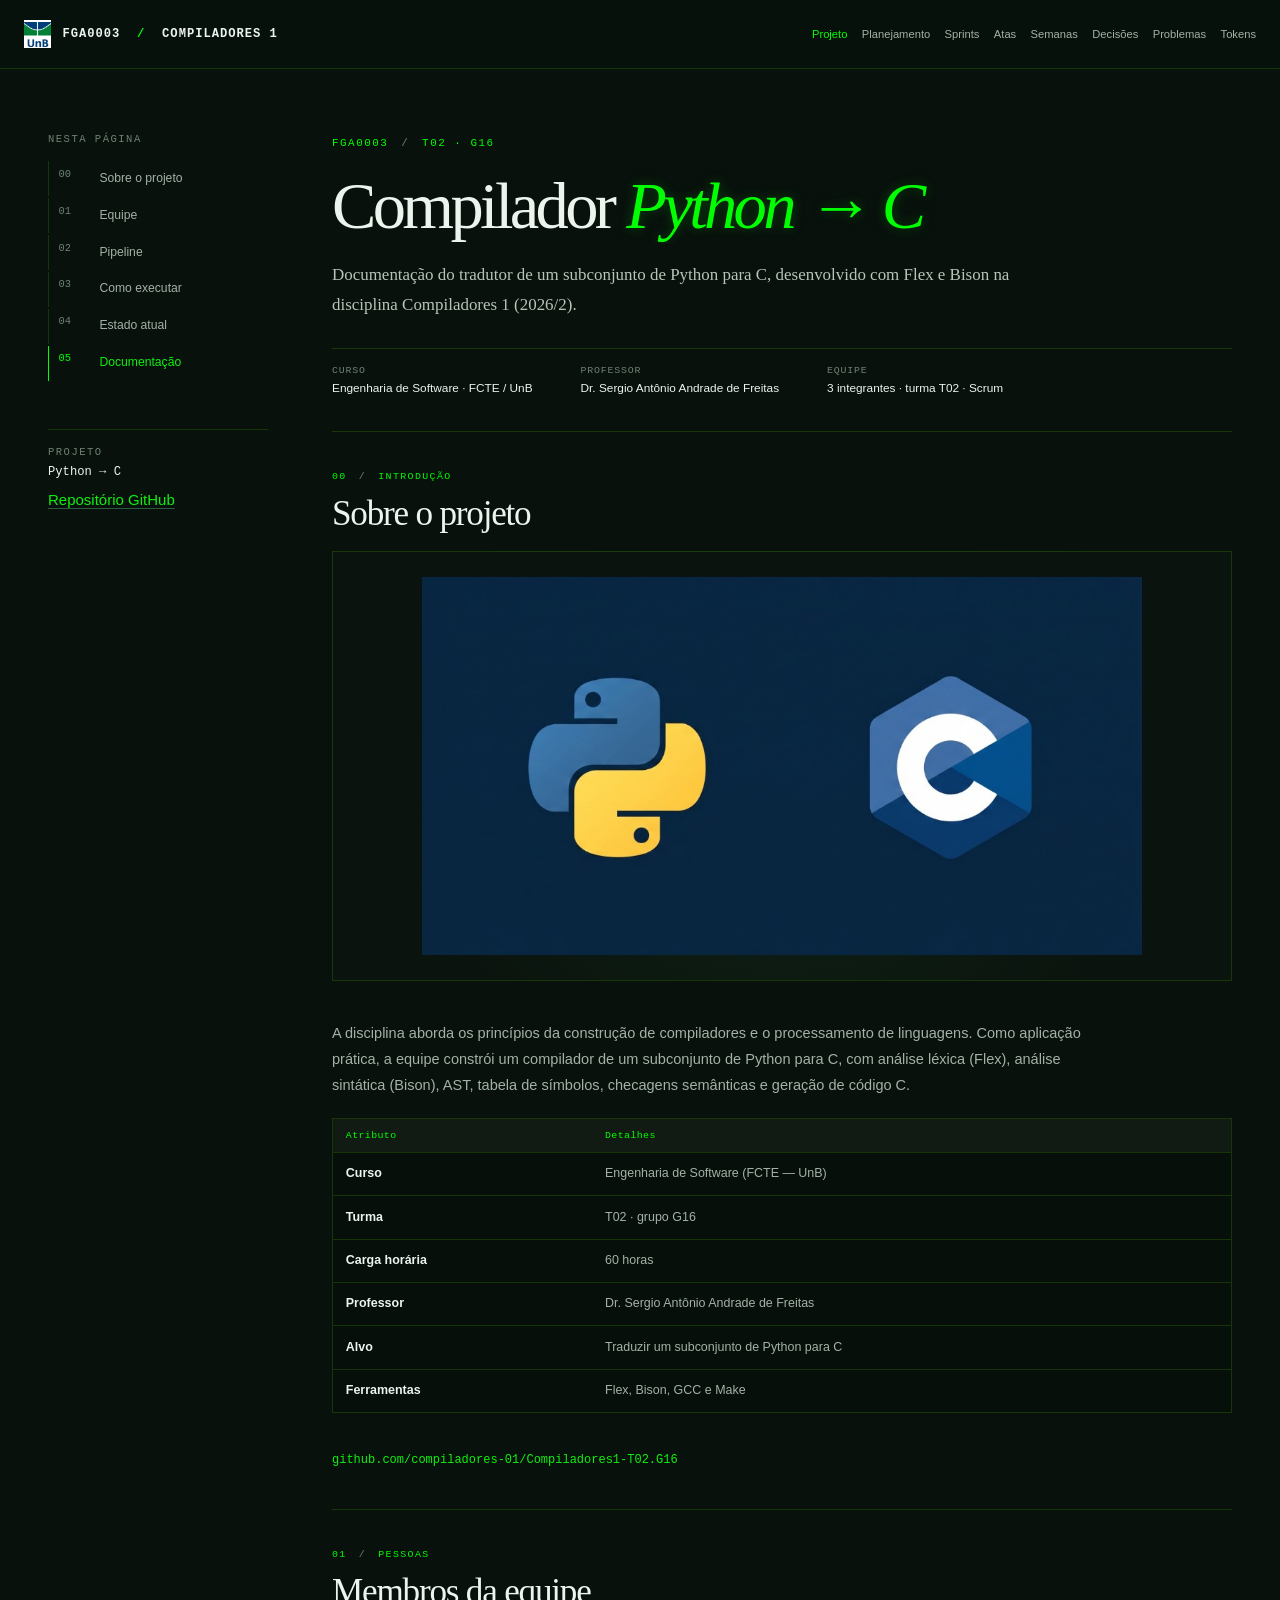
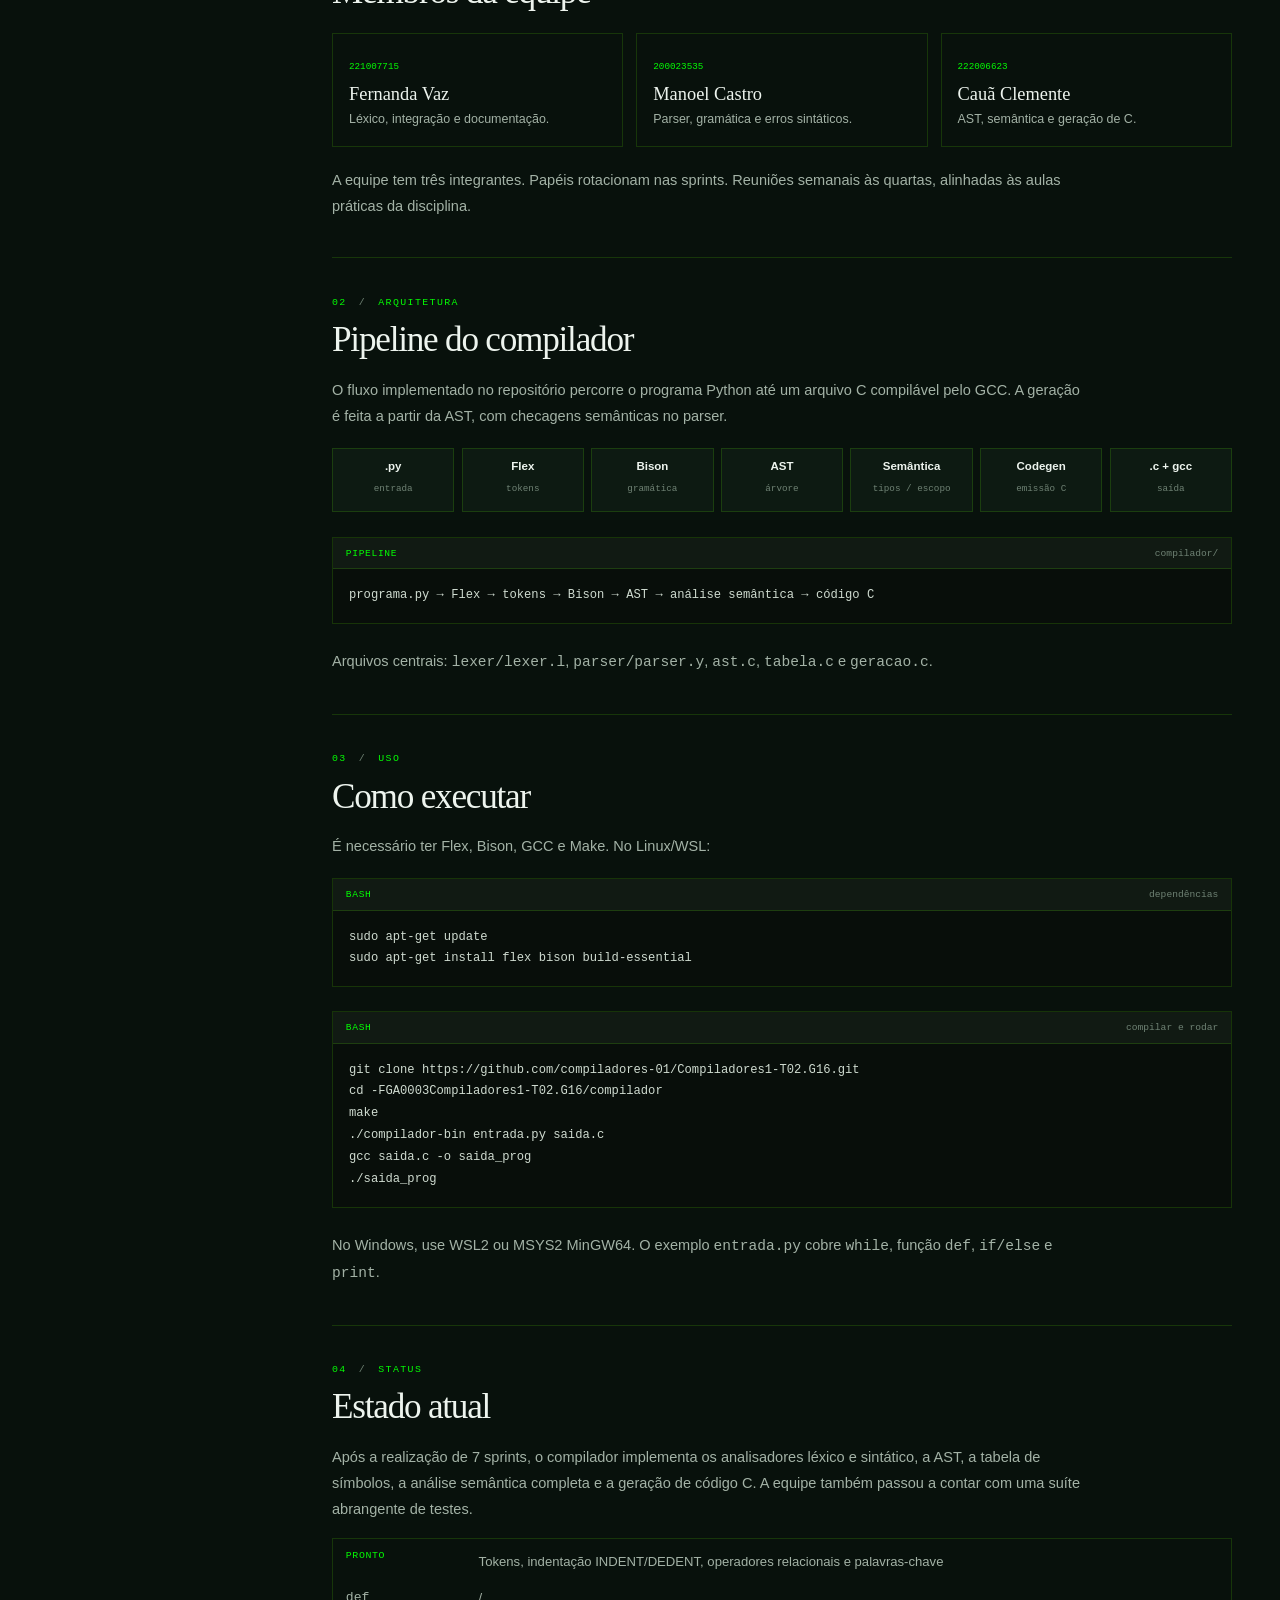
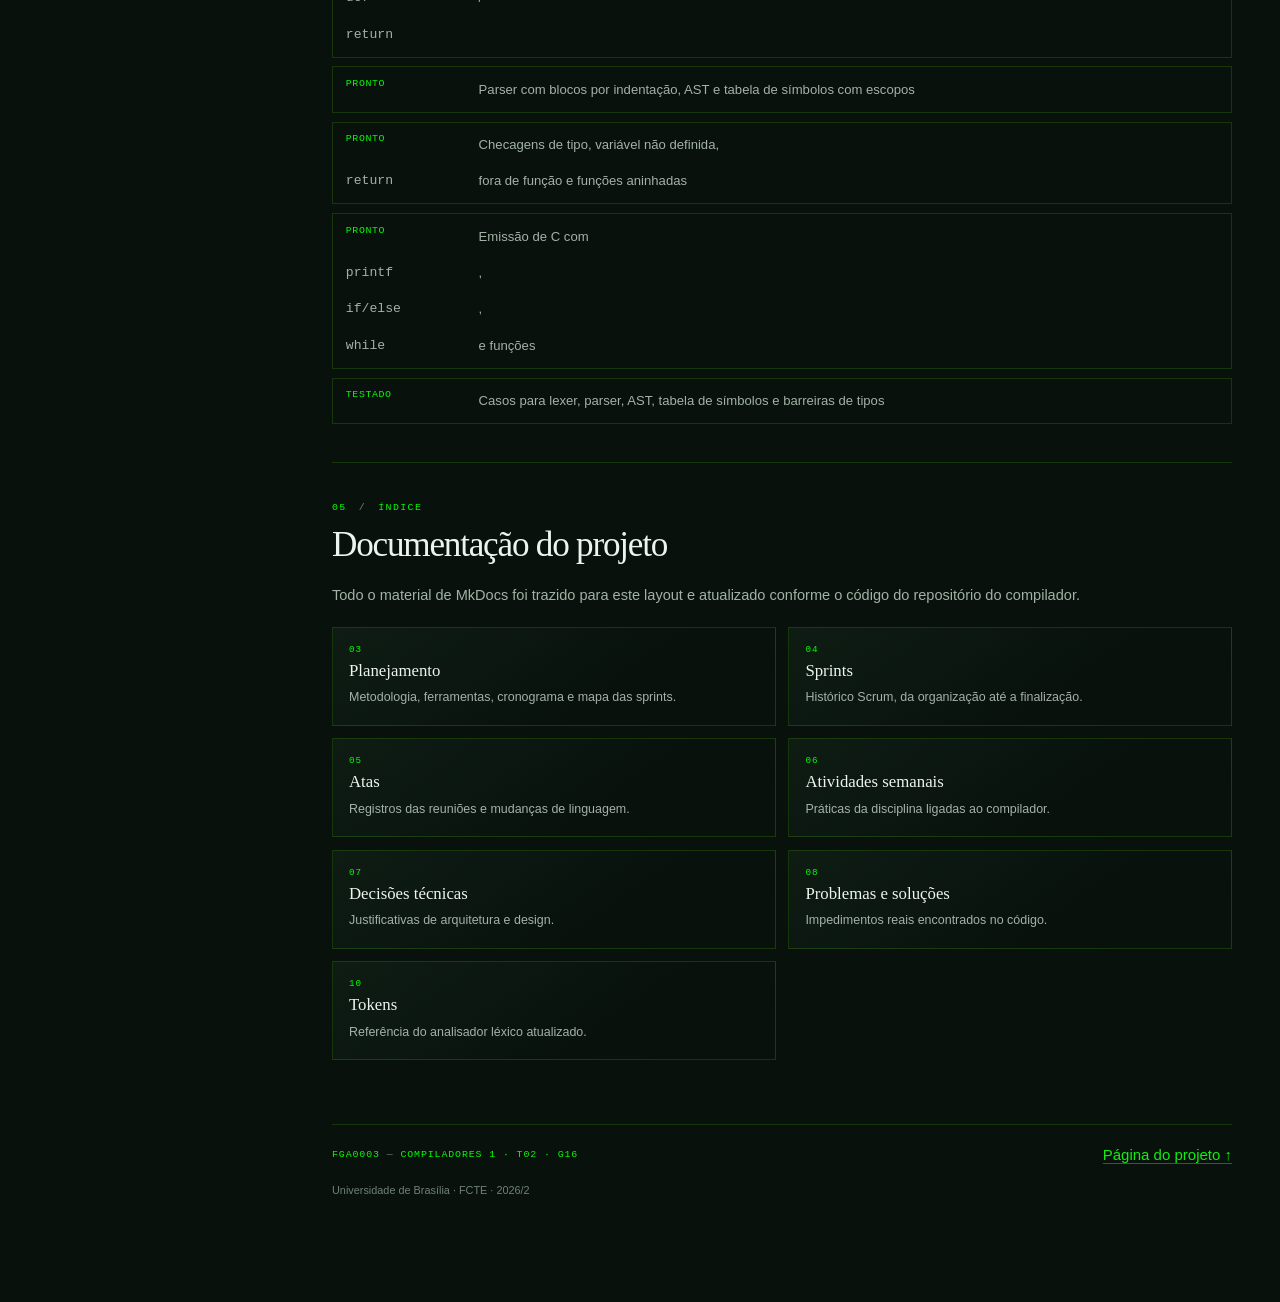
==== commit 1bcae7a8: "Remove 'Pontos de controle' link from index.html Removed link to 'Pontos de controle' from the docum" ====
--- a/docs/index.html
+++ b/docs/index.html
@@ -166,7 +166,6 @@
               <a class="doc-card" href="atividades.html"><span>06</span><strong>Atividades semanais</strong><p>Práticas da disciplina ligadas ao compilador.</p></a>
               <a class="doc-card" href="decisoes.html"><span>07</span><strong>Decisões técnicas</strong><p>Justificativas de arquitetura e design.</p></a>
               <a class="doc-card" href="problemas.html"><span>08</span><strong>Problemas e soluções</strong><p>Impedimentos reais encontrados no código.</p></a>
-              <a class="doc-card" href="pontos.html"><span>09</span><strong>Pontos de controle</strong><p>Checklists de P1 e P2.</p></a>
               <a class="doc-card" href="tokens.html"><span>10</span><strong>Tokens</strong><p>Referência do analisador léxico atualizado.</p></a>
             </div>
     
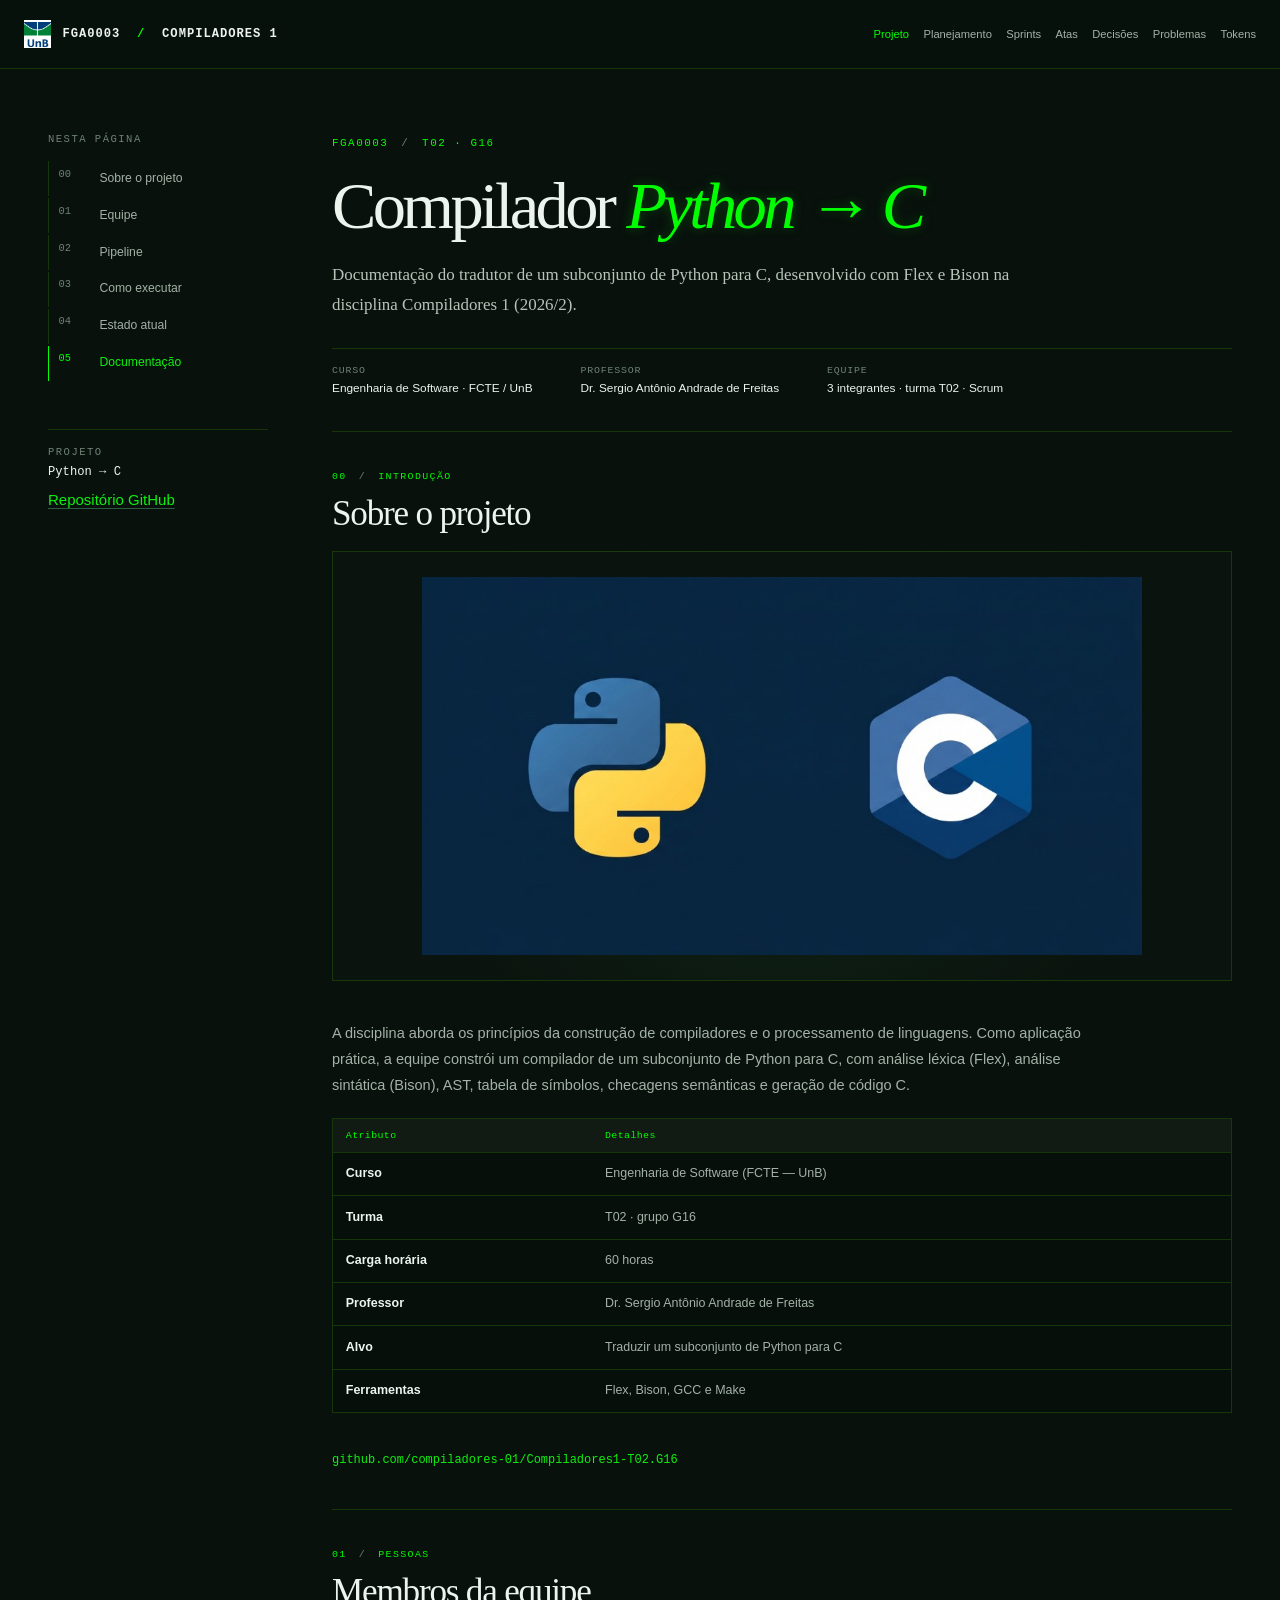
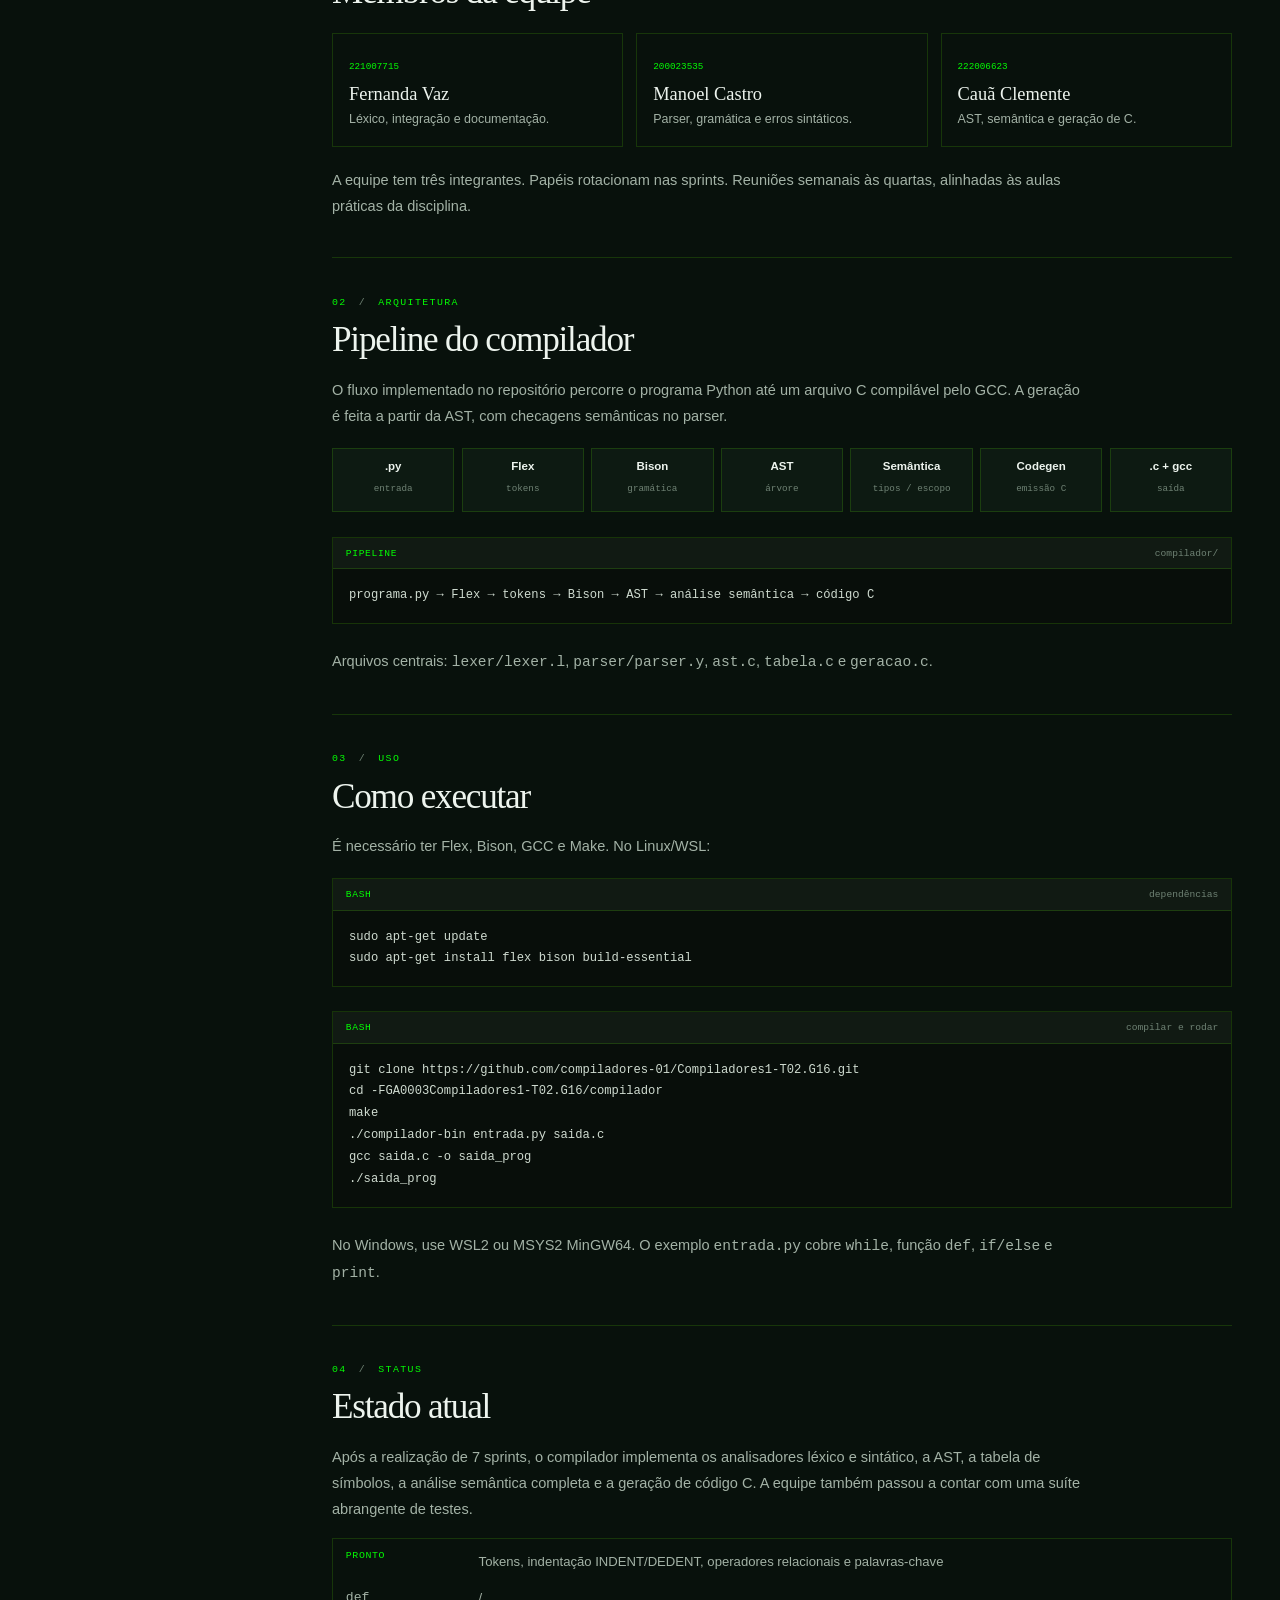
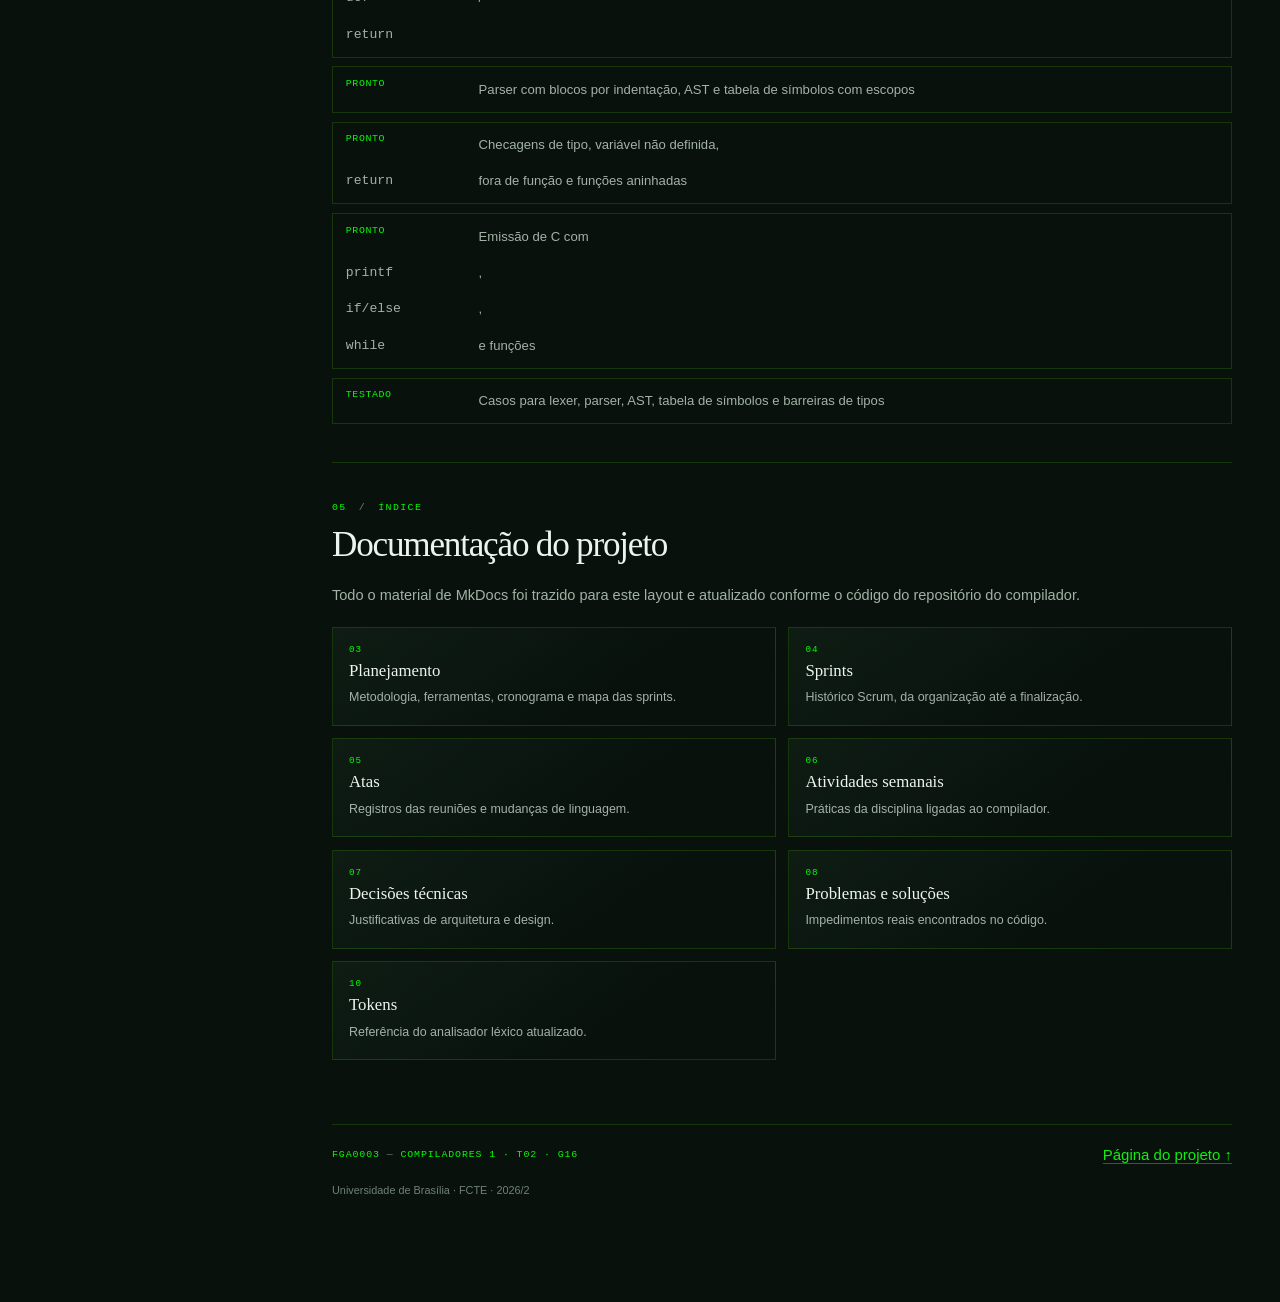
==== commit c67b3692: "Remove link to 'Semanas' from index.html" ====
--- a/docs/index.html
+++ b/docs/index.html
@@ -19,7 +19,6 @@
           <a href="planejamento.html">Planejamento</a>
           <a href="sprints.html">Sprints</a>
           <a href="atas.html">Atas</a>
-          <a href="atividades.html">Semanas</a>
           <a href="decisoes.html">Decisões</a>
           <a href="problemas.html">Problemas</a>
           <a href="tokens.html">Tokens</a>
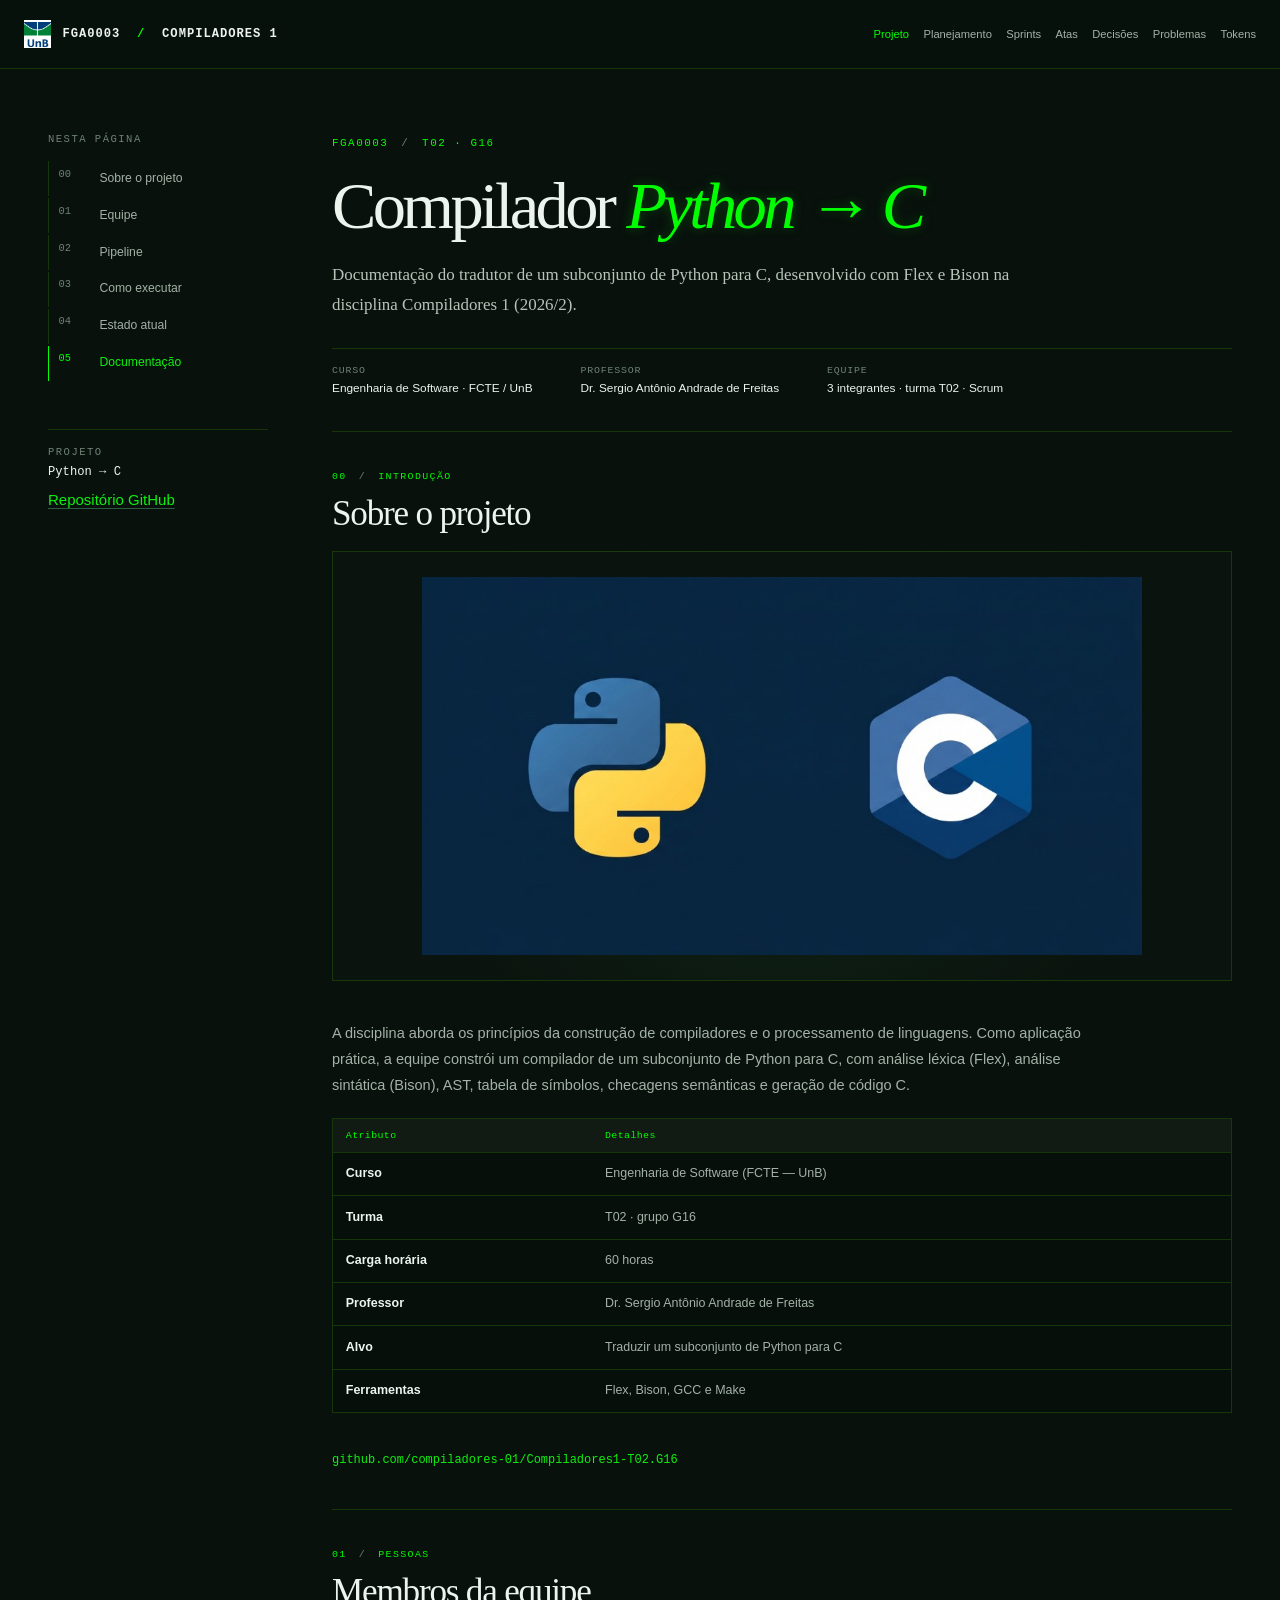
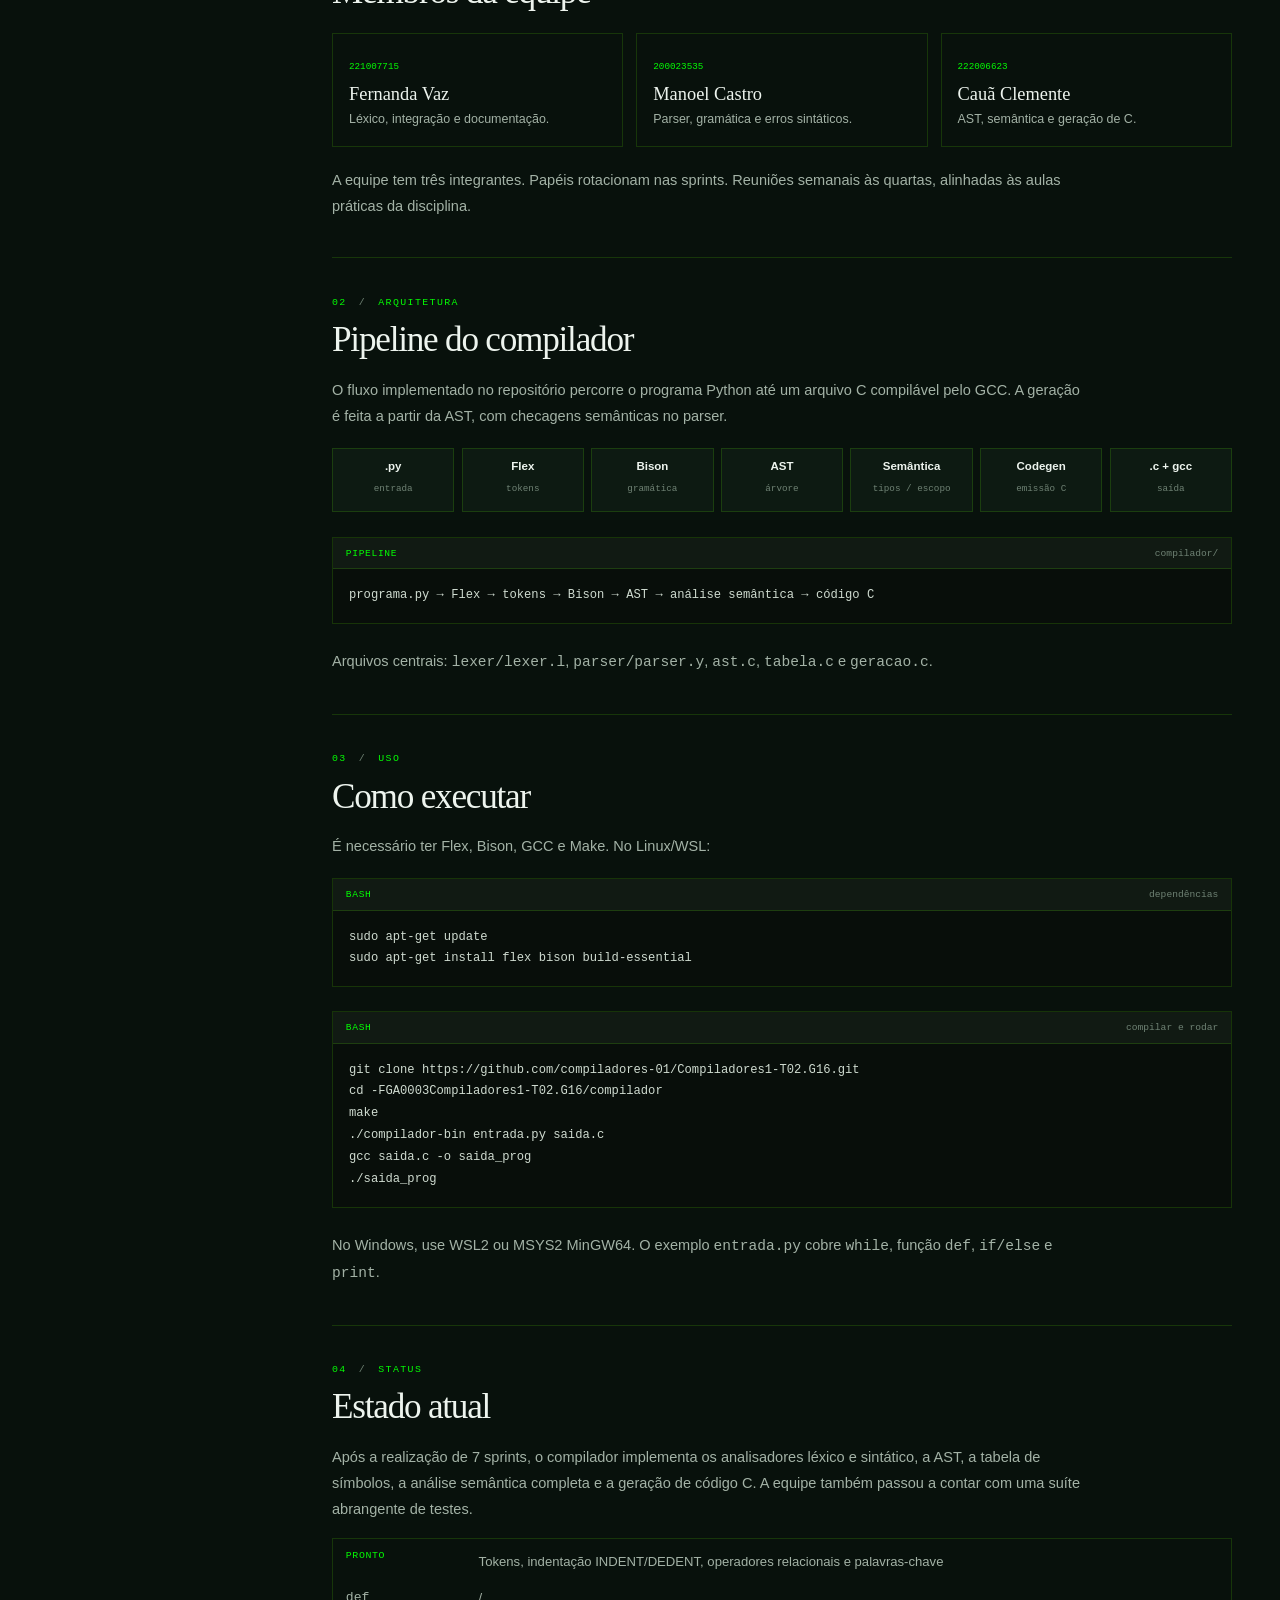
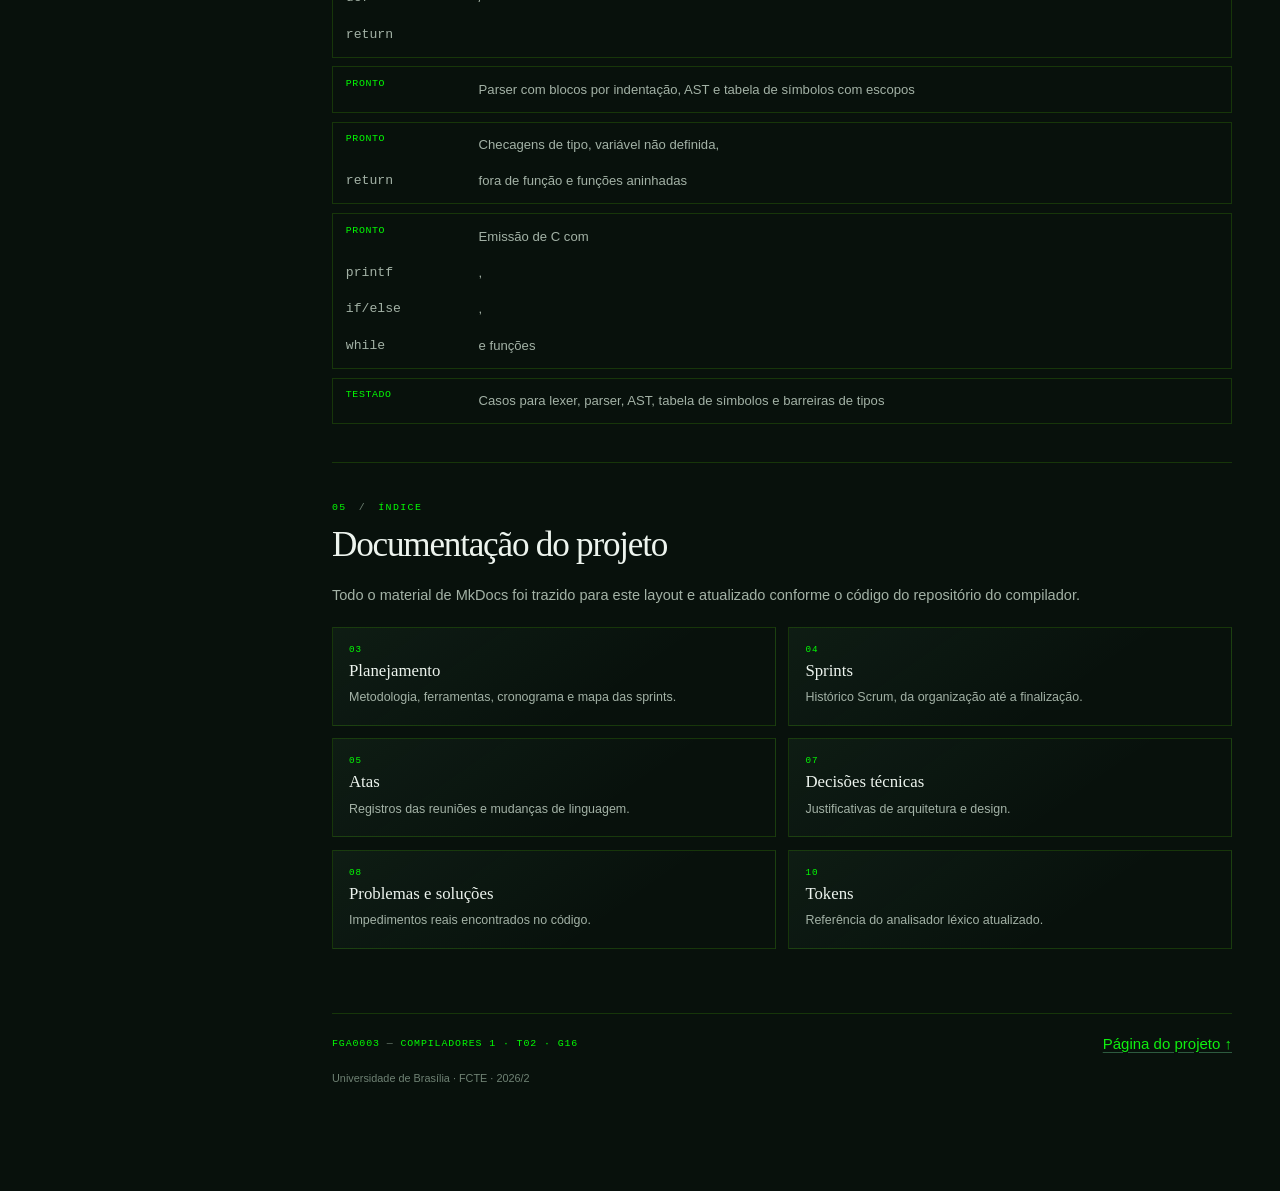
==== commit 41a7fcc2: "Remove link to weekly activities from index.html" ====
--- a/docs/index.html
+++ b/docs/index.html
@@ -162,7 +162,6 @@
               <a class="doc-card" href="planejamento.html"><span>03</span><strong>Planejamento</strong><p>Metodologia, ferramentas, cronograma e mapa das sprints.</p></a>
               <a class="doc-card" href="sprints.html"><span>04</span><strong>Sprints</strong><p>Histórico Scrum, da organização até a finalização.</p></a>
               <a class="doc-card" href="atas.html"><span>05</span><strong>Atas</strong><p>Registros das reuniões e mudanças de linguagem.</p></a>
-              <a class="doc-card" href="atividades.html"><span>06</span><strong>Atividades semanais</strong><p>Práticas da disciplina ligadas ao compilador.</p></a>
               <a class="doc-card" href="decisoes.html"><span>07</span><strong>Decisões técnicas</strong><p>Justificativas de arquitetura e design.</p></a>
               <a class="doc-card" href="problemas.html"><span>08</span><strong>Problemas e soluções</strong><p>Impedimentos reais encontrados no código.</p></a>
               <a class="doc-card" href="tokens.html"><span>10</span><strong>Tokens</strong><p>Referência do analisador léxico atualizado.</p></a>
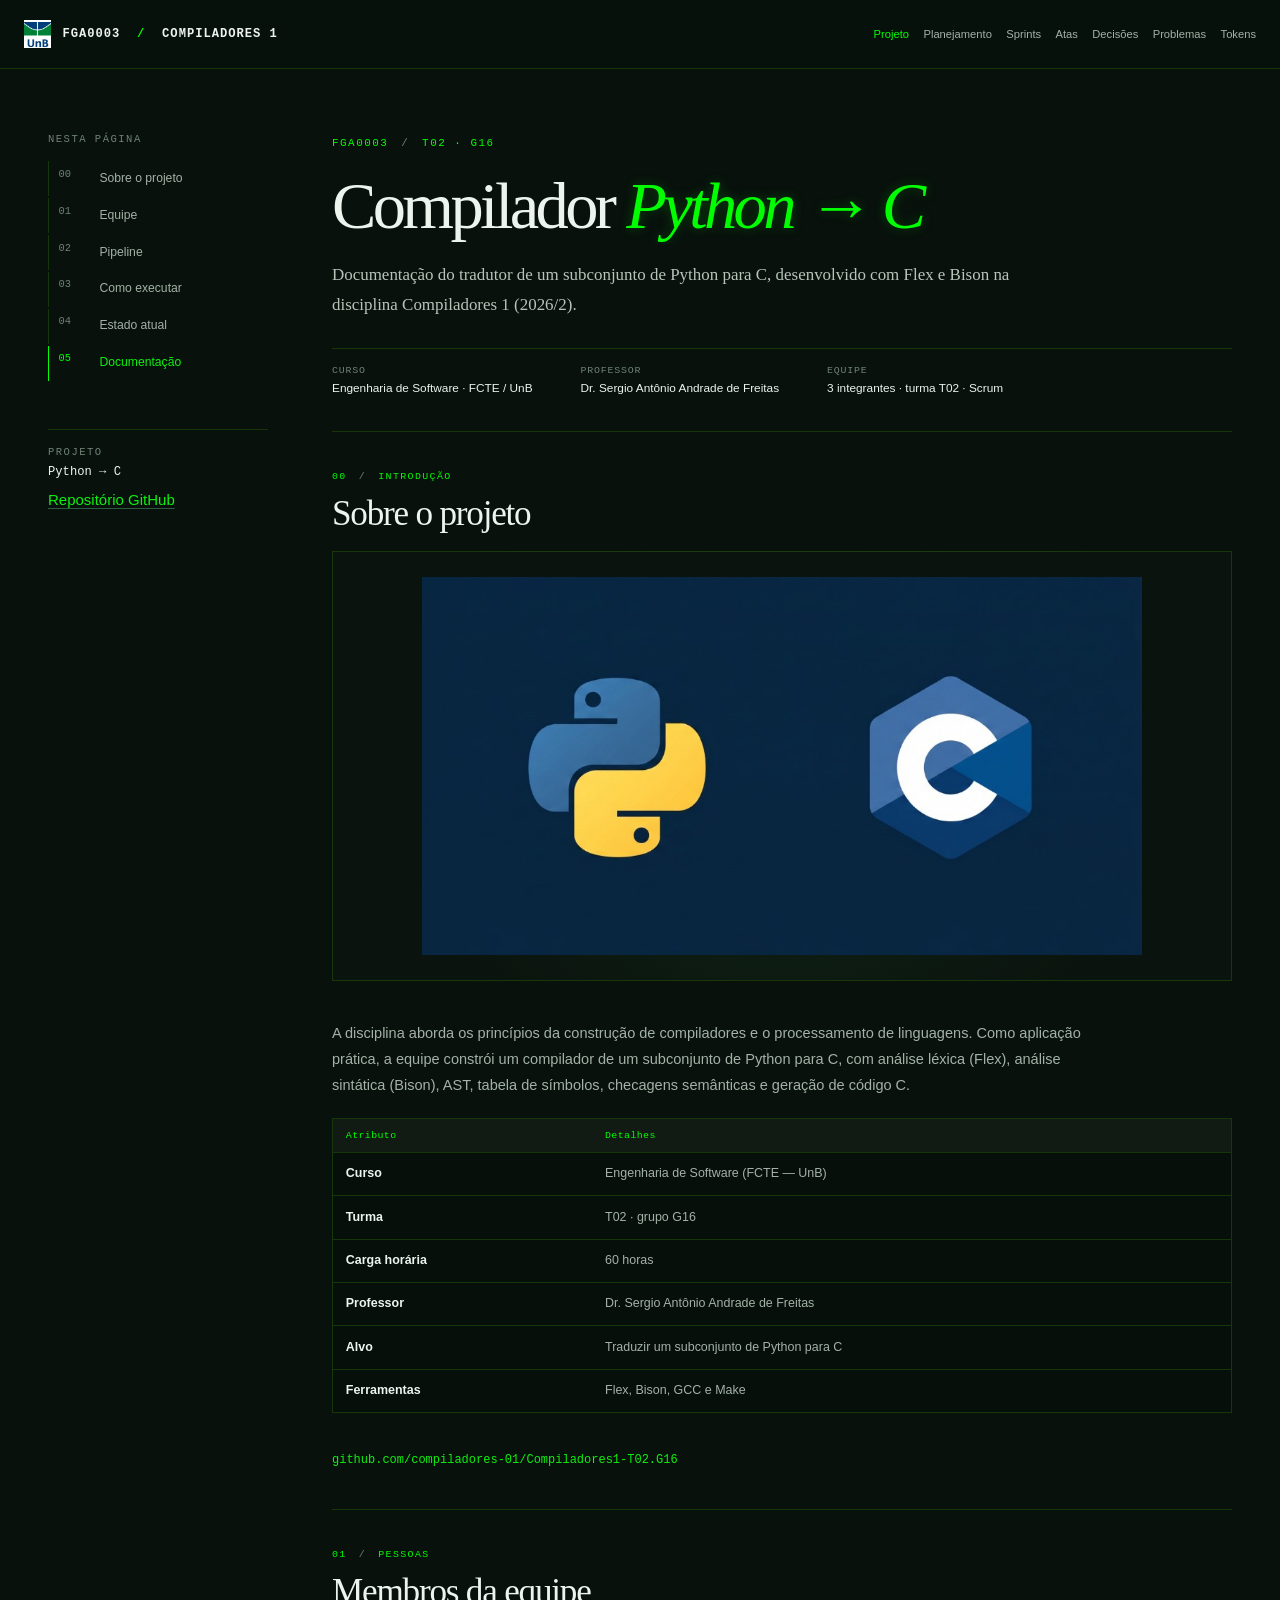
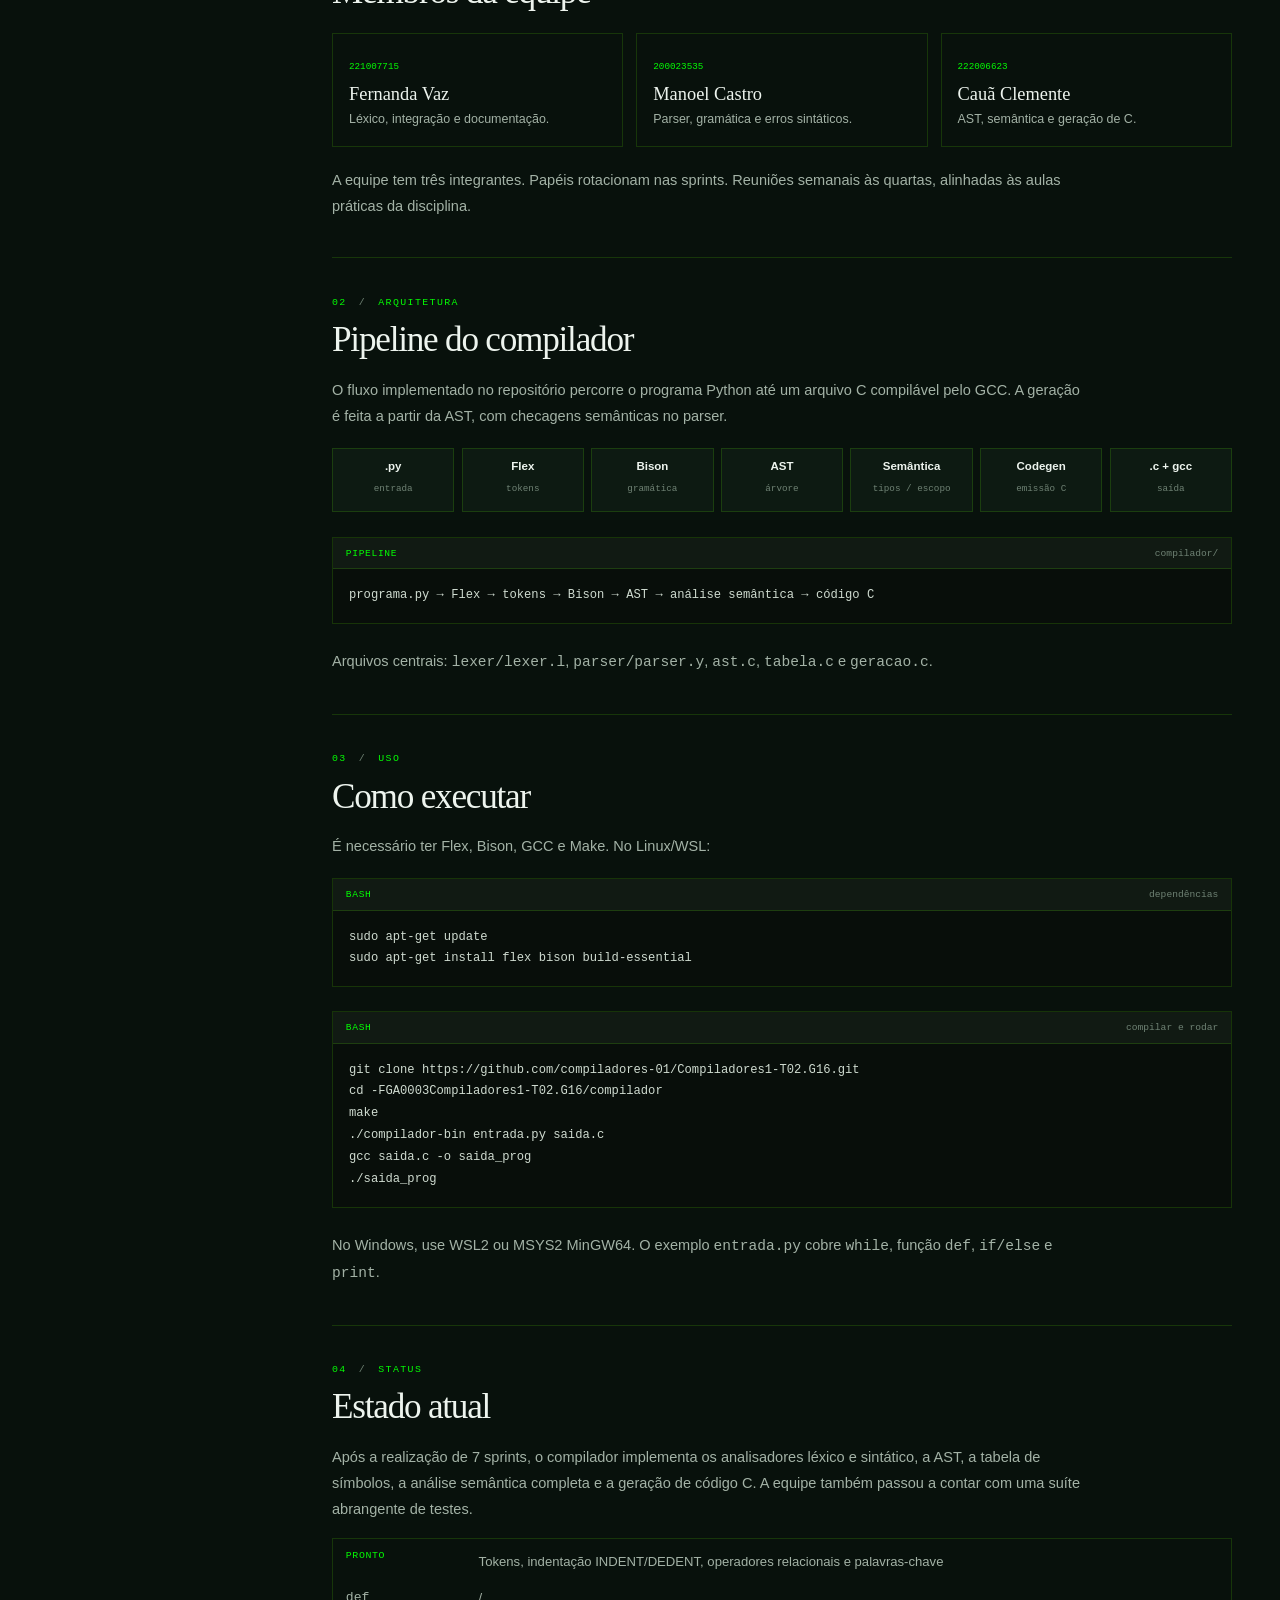
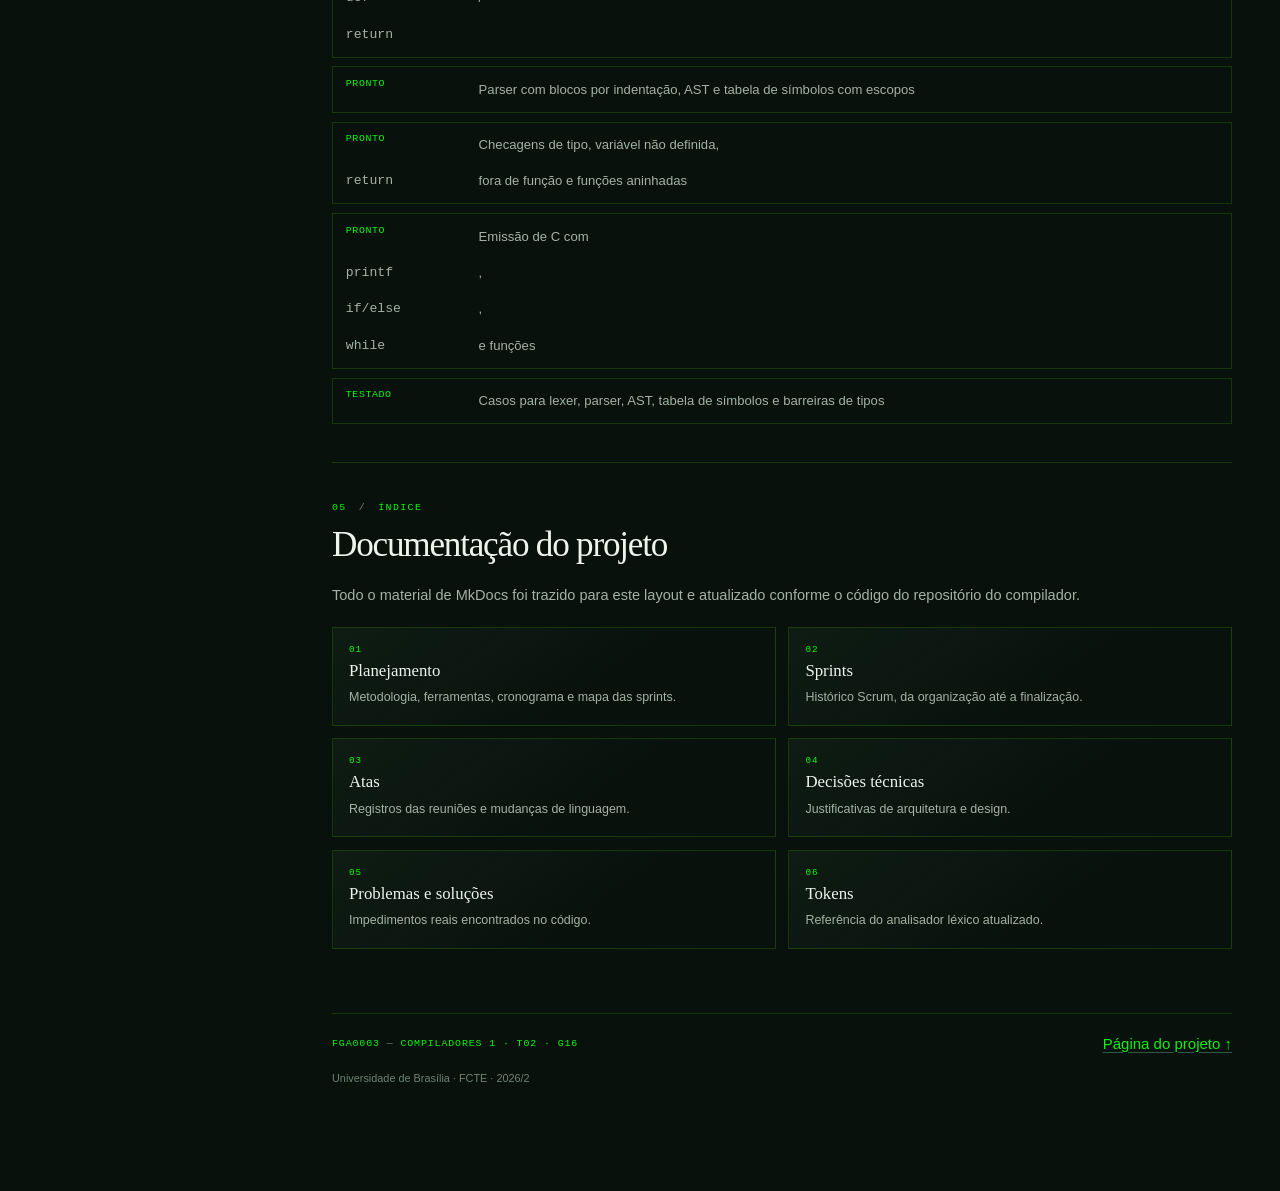
==== commit 6a8a881e: "Update index.html" ====
--- a/docs/index.html
+++ b/docs/index.html
@@ -159,12 +159,12 @@
             
             <p>Todo o material de MkDocs foi trazido para este layout e atualizado conforme o código do repositório do compilador.</p>
             <div class="doc-grid">
-              <a class="doc-card" href="planejamento.html"><span>03</span><strong>Planejamento</strong><p>Metodologia, ferramentas, cronograma e mapa das sprints.</p></a>
-              <a class="doc-card" href="sprints.html"><span>04</span><strong>Sprints</strong><p>Histórico Scrum, da organização até a finalização.</p></a>
-              <a class="doc-card" href="atas.html"><span>05</span><strong>Atas</strong><p>Registros das reuniões e mudanças de linguagem.</p></a>
-              <a class="doc-card" href="decisoes.html"><span>07</span><strong>Decisões técnicas</strong><p>Justificativas de arquitetura e design.</p></a>
-              <a class="doc-card" href="problemas.html"><span>08</span><strong>Problemas e soluções</strong><p>Impedimentos reais encontrados no código.</p></a>
-              <a class="doc-card" href="tokens.html"><span>10</span><strong>Tokens</strong><p>Referência do analisador léxico atualizado.</p></a>
+              <a class="doc-card" href="planejamento.html"><span>01</span><strong>Planejamento</strong><p>Metodologia, ferramentas, cronograma e mapa das sprints.</p></a>
+              <a class="doc-card" href="sprints.html"><span>02</span><strong>Sprints</strong><p>Histórico Scrum, da organização até a finalização.</p></a>
+              <a class="doc-card" href="atas.html"><span>03</span><strong>Atas</strong><p>Registros das reuniões e mudanças de linguagem.</p></a>
+              <a class="doc-card" href="decisoes.html"><span>04</span><strong>Decisões técnicas</strong><p>Justificativas de arquitetura e design.</p></a>
+              <a class="doc-card" href="problemas.html"><span>05</span><strong>Problemas e soluções</strong><p>Impedimentos reais encontrados no código.</p></a>
+              <a class="doc-card" href="tokens.html"><span>06</span><strong>Tokens</strong><p>Referência do analisador léxico atualizado.</p></a>
             </div>
     
           </section>
